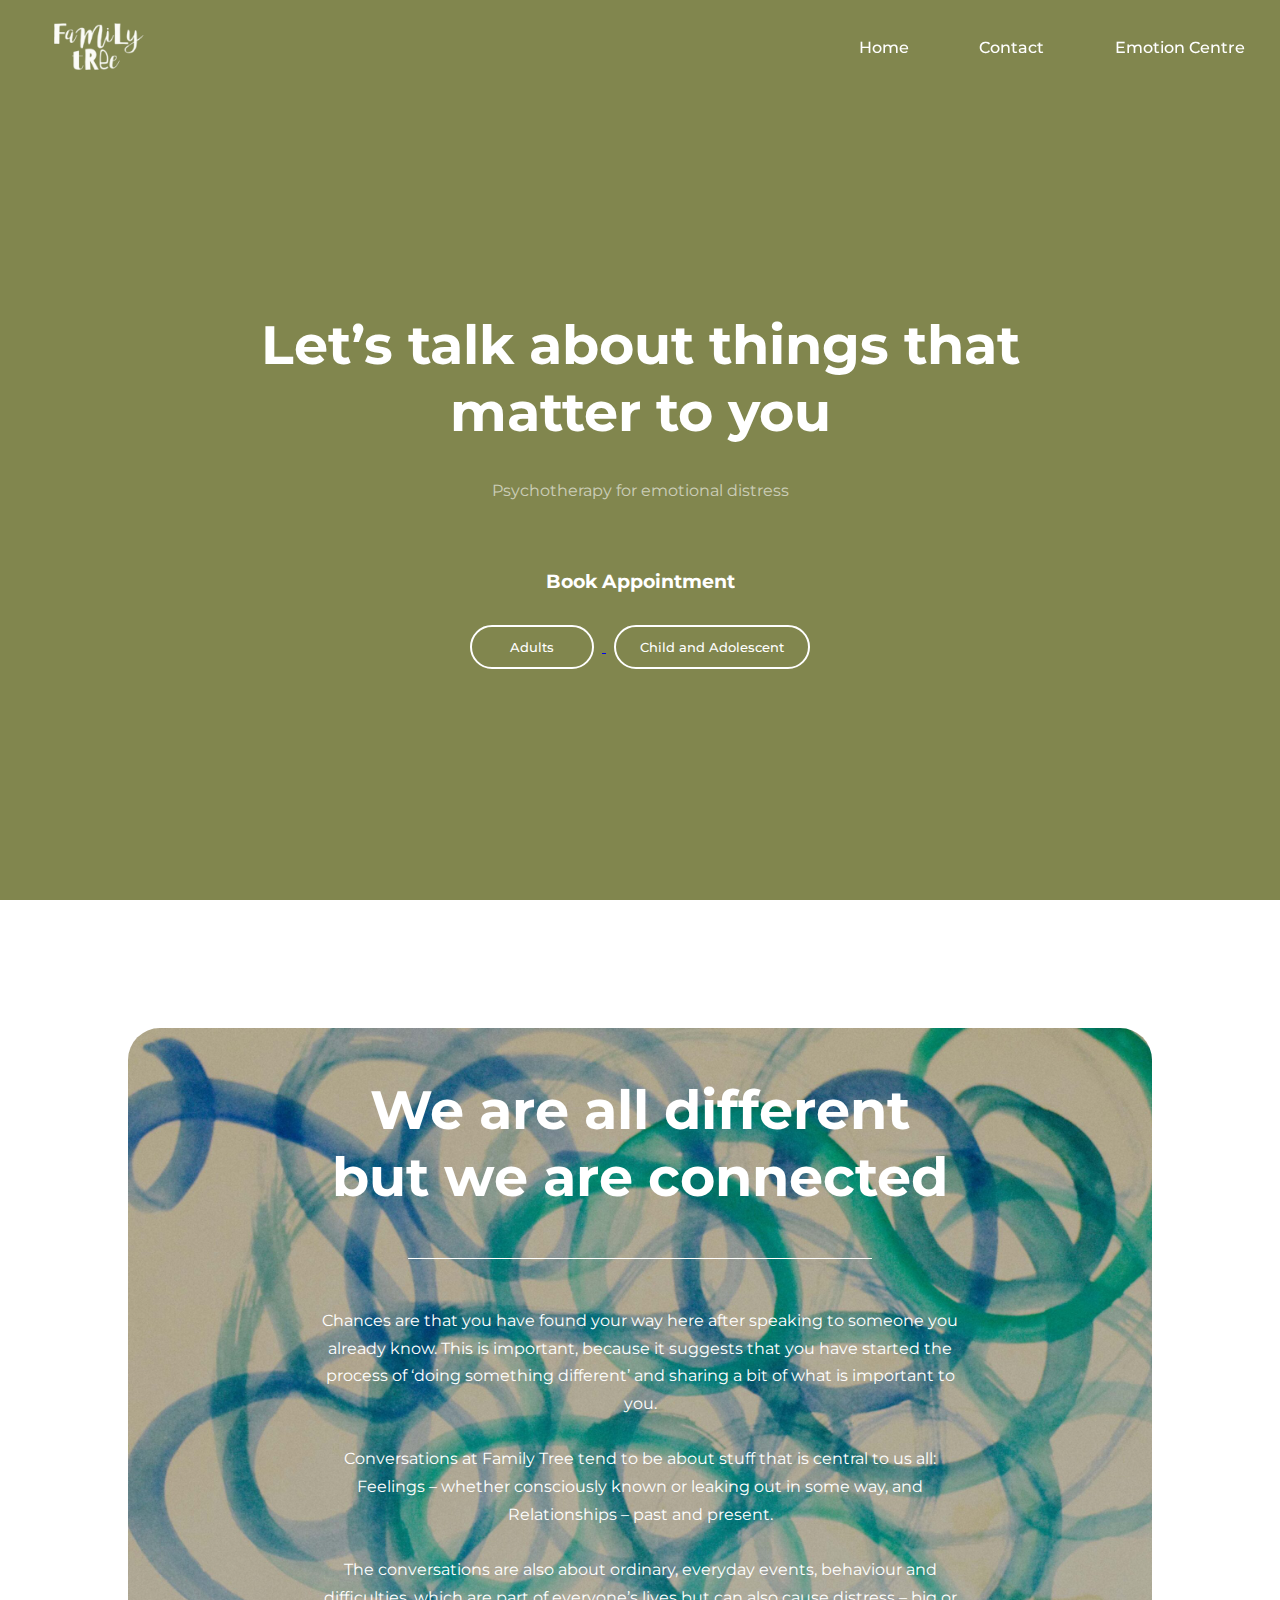
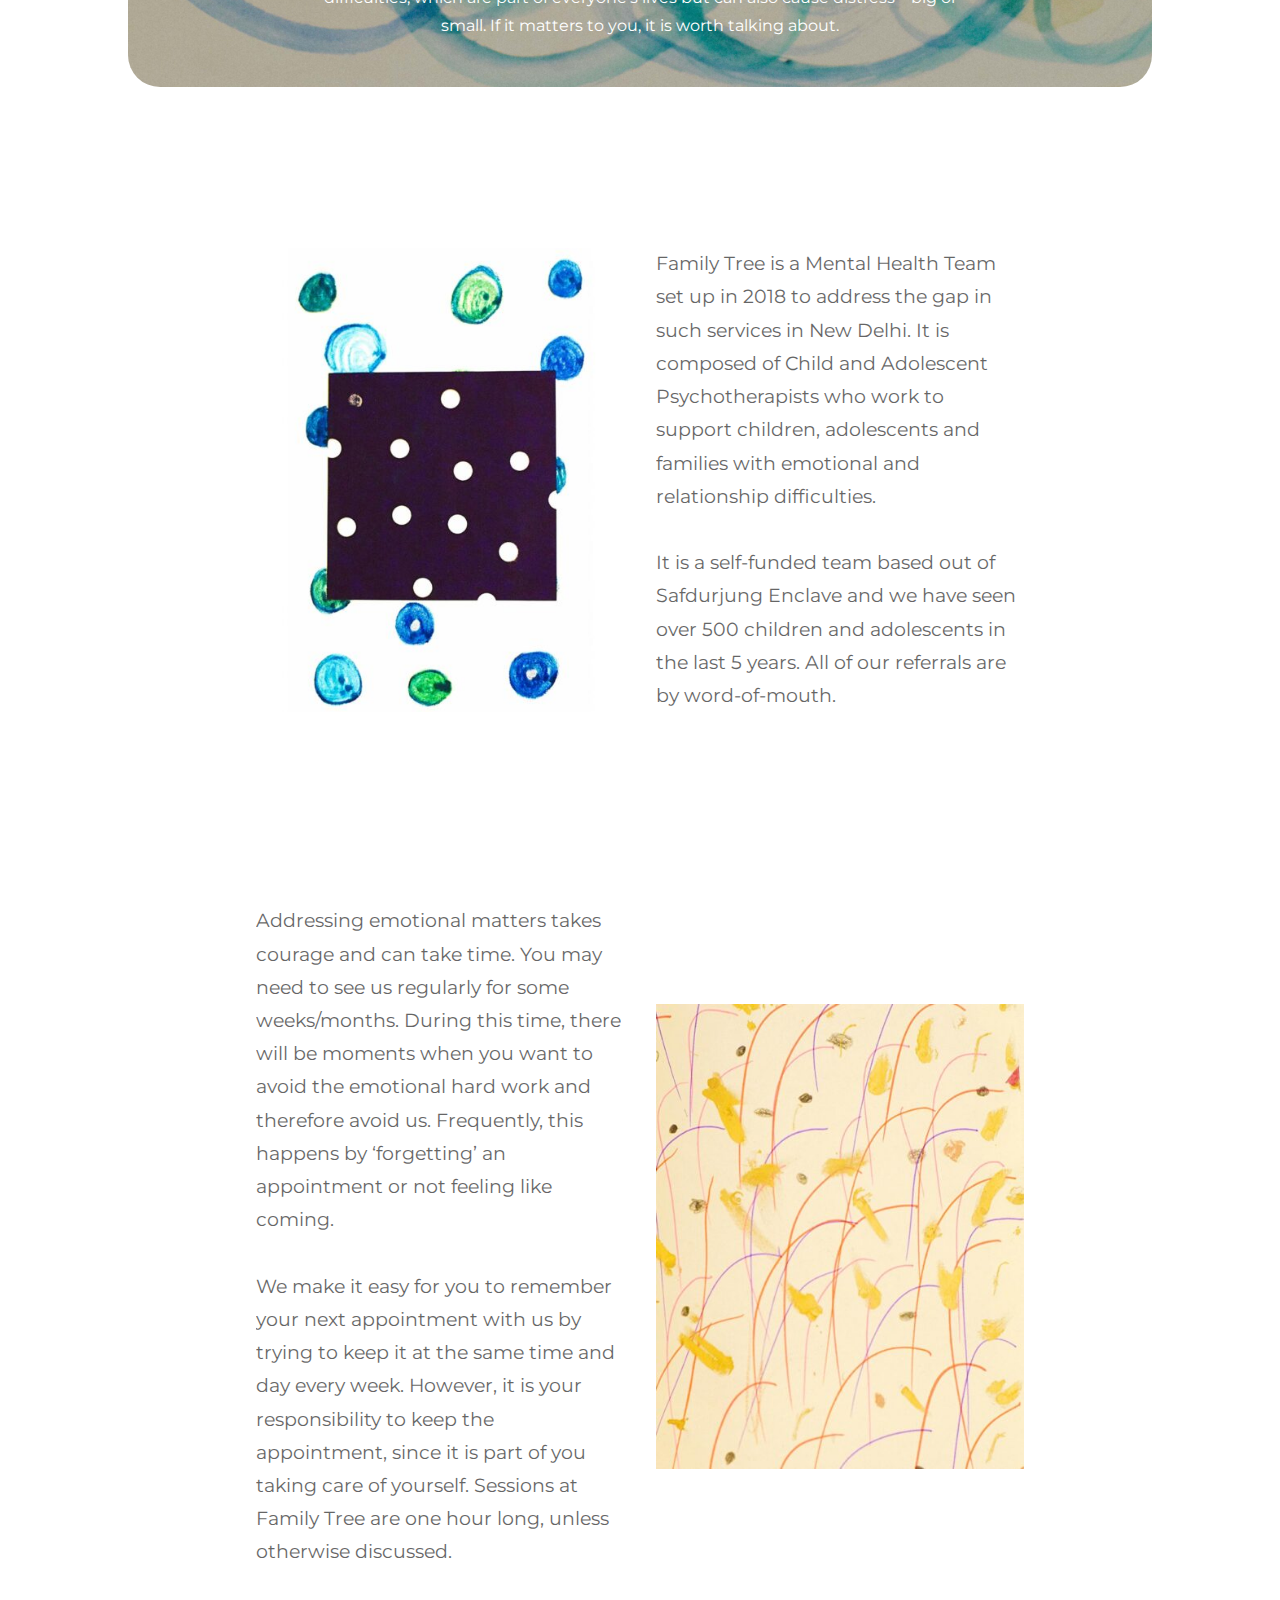
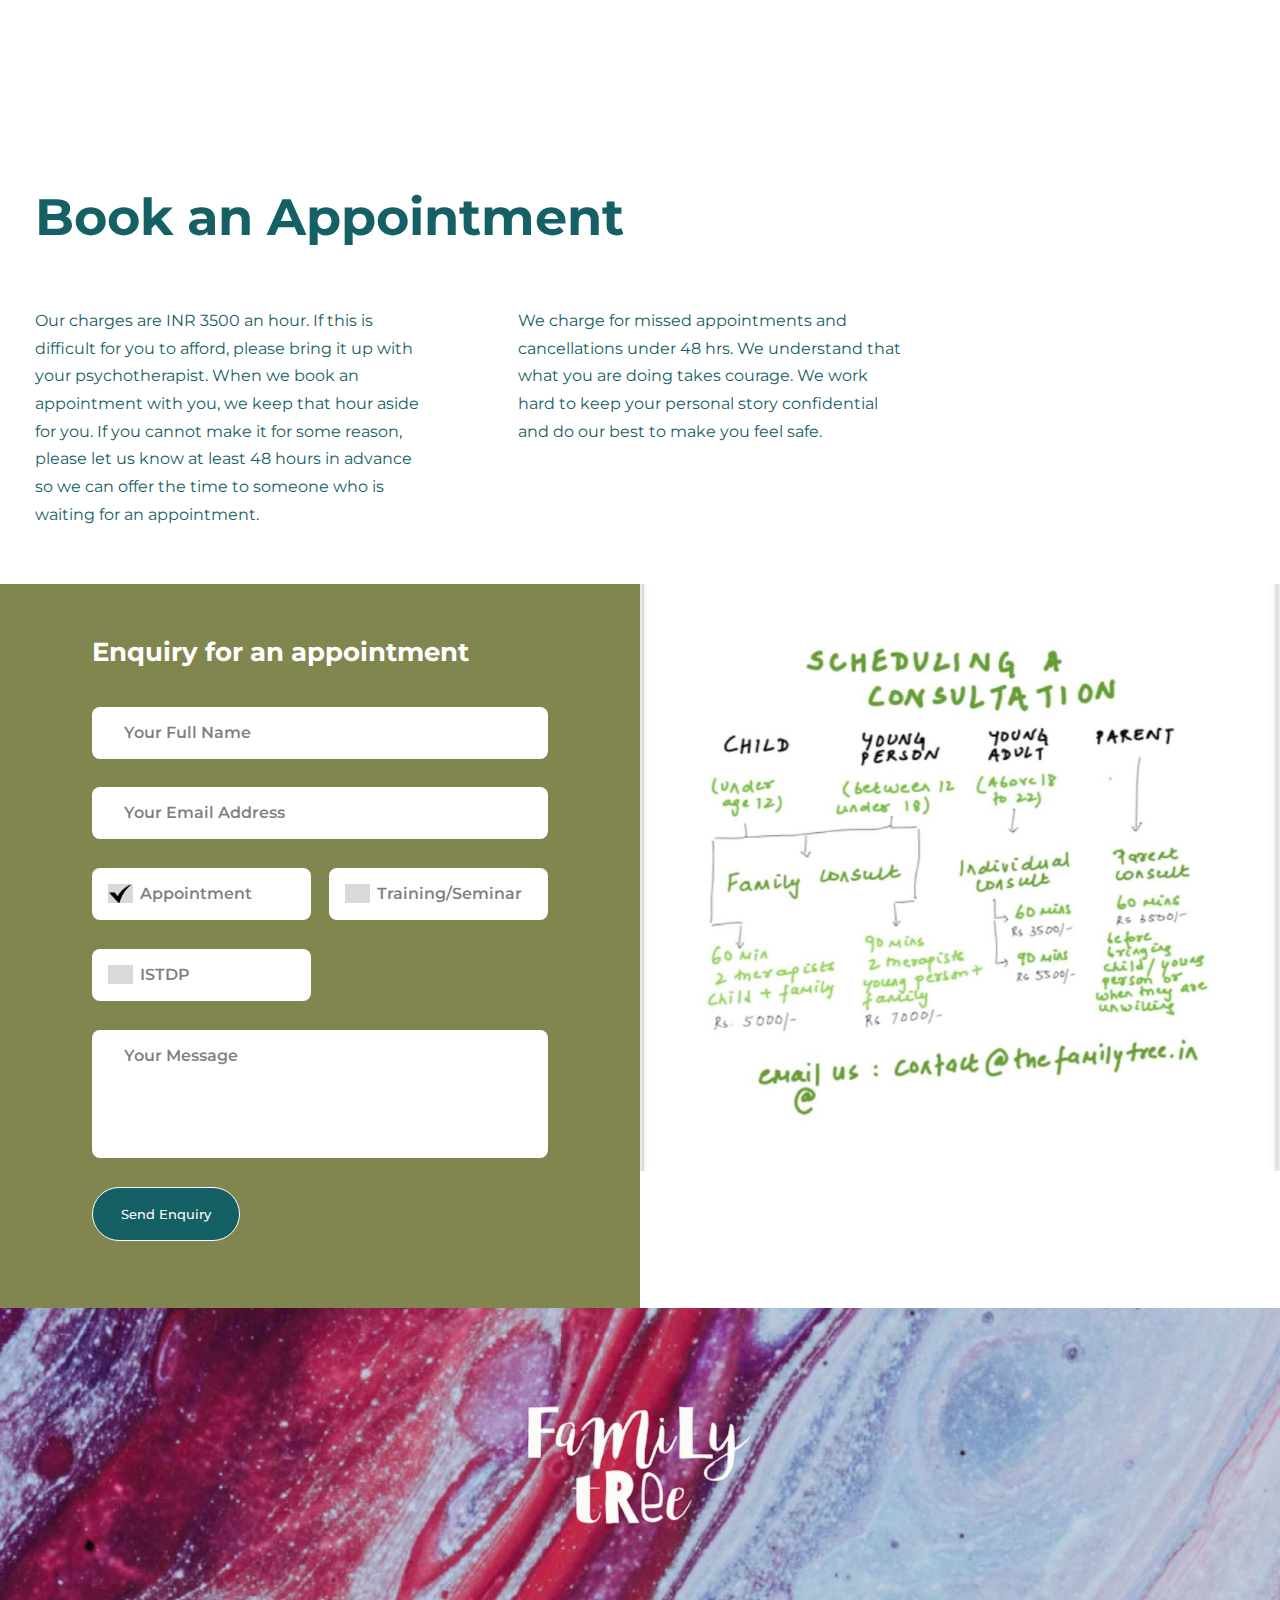
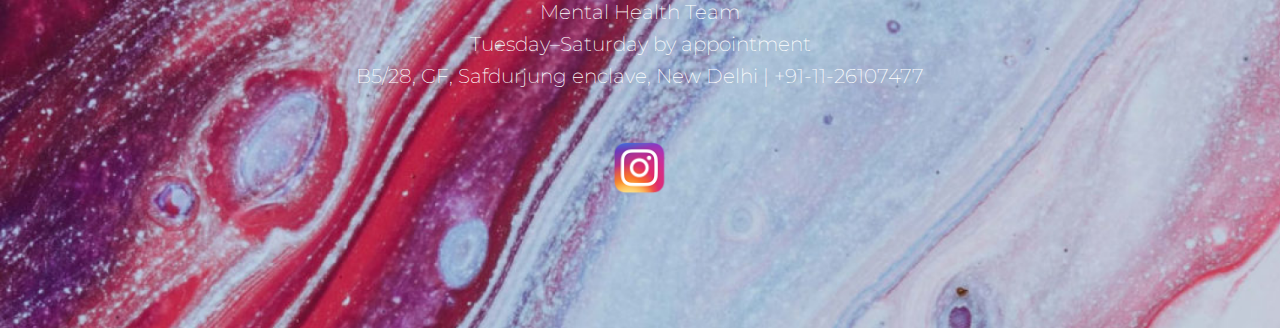
==== adults.html @ facd2022 "Added a new page and its form - set up the subject line to differentiate form submissions on the mai" ====
<!DOCTYPE html>
<html lang="en">
<head>
    <meta charset="UTF-8">
    <meta name="viewport" content="width=device-width, initial-scale=1.0">
    <title>Adults - The Family Tree</title>
    <link rel="stylesheet" href="adults.css">
</head>
<body>
    <nav class="navbar-scrolled">
        <a href="/" class="logo">
            <img src="/assets/logo-white.png" alt="" class="logo-img">
        </a>
        <ul>
            <li>
                <a href="#home">Home</a>
            </li>
            <li>
                <a href="#appointments">Contact</a>
            </li>
            <li>
                <a href="emotion.html">Emotion Centre</a>
            </li>
            <!--
            <li>
                <a href="#appointments">
                    <button class="btn-primary">Contact</button>
                </a>
            </li>
            -->
        </ul>
    </nav>

    <div class="navbar">

        <a href="/" class="logo">
            <img src="/assets/logo-white.png" alt="" class="mobile-logo-img">
        </a>
        <div>
            <a href="#appointments">
                <button class="btn-outline">Contact</button>
            </a>
            <div class="menu-icon">
                <div class="line"></div>
                <div class="line"></div>
                <div class="line"></div>
            </div>
        </div>
    </div>

    <div id="sidebar" style="width: 0%;">
        <div class="close"></div>
        <ul>
            <li class="mobile-link">
                <a href="#home">Home</a>
            </li>
            <li class="mobile-link">
                <a href="emotion.html">Emotion Centre</a>
            </li>
            <!--
            <li class="mobile-link">
                <a href="#seminars">Seminars</a>
            </li>
            -->
        </ul>

            <div class="buttons">
                <a href="#appointments">
                    <button class="btn-outline">Adults</button>
                </a>
                <a href="./index.html">
                    <button class="btn-outline">Child and Adolescent</button>
                </a>
            </div>

    </div>

    <header id="home">

        <div class="header-content">
            <h1>Let’s talk about things that matter to you</h1>
            <p>Psychotherapy for emotional distress</p>
            <h3>Book Appointment</h3>
            <div class="buttons">
                <a href="#appointments">
                    <button class="btn-outline">Adults</button>
                </a>
                <a href="./index.html">
                    <button class="btn-outline">Child and Adolescent</button>
                </a>
            </div>
        </div>
        
    </header>

    <section class="connected container">
        <h1>We are all different but we are connected</h1>
        <div class="line"></div>
        <p>Chances are that you have found your way here after speaking to someone you already know. This is important, because it suggests that you have started the process of ‘doing something different’ and sharing a bit of what is important to you. <br><br>
        Conversations at Family Tree tend to be about stuff that is central to us all: Feelings – whether consciously known or leaking out in some way, and Relationships – past and present.
        <br><br>
        The conversations are also about ordinary, everyday events, behaviour and difficulties, which are part of everyone’s lives but can also cause distress – big or small. If it matters to you, it is worth talking about.</p>
    </section>

    <section class="info">
        <img src="/assets/image-3-452x570.jpg" alt="">
        <p>Family Tree is a Mental Health Team set up in 2018 to address the gap in such services in New Delhi. It is composed of Child and Adolescent Psychotherapists who work to support children, adolescents and families with emotional and relationship difficulties.
            <br><br>
        It is a self-funded team based out of Safdurjung Enclave and we have seen over 500 children and adolescents in the last 5 years. All of our referrals are by word-of-mouth.</p>
    </section>

    <section class="info reverse">
        <img src="/assets/image-4-452x570.jpg" alt="">
        <p>Addressing emotional matters takes courage and can take time. You may need to see us regularly for some weeks/months. During this time, there will be moments when you want to avoid the emotional hard work and therefore avoid us. Frequently, this happens by ‘forgetting’ an appointment or not feeling like coming. 
            <br><br>
        We make it easy for you to remember your next appointment with us by trying to keep it at the same time and day every week. However, it is your responsibility to keep the appointment, since it is part of you taking care of yourself. Sessions at Family Tree are one hour long, unless otherwise discussed.</p>
    </section>

    <section id="appointments">
        <h1>Book an Appointment</h1>
        <div class="text-info" class="container">
            <p>Our charges are INR 3500 an hour. If this is difficult for you to afford, please bring it up with your psychotherapist. When we book an appointment with you, we keep that hour aside for you. If you cannot make it for some reason, please let us know at least 48 hours in advance so we can offer the time to someone who is waiting for an appointment.</p>
            <p>We charge for missed appointments and cancellations under 48 hrs. We understand that what you are doing takes courage. We work hard to keep your personal story confidential and do our best to make you feel safe.</p>
        </div>
        
        <div class="form-row">
            <div class="form-area">
                <form name="contact-adults" method="post" data-netlify="true">
                    <h3>Enquiry for an appointment</h3>
                    <input type="hidden" name="subject" value="New lead from %{formName} (%{submissionId})" />
                    <input type="text" name="name" id="name" placeholder="Your Full Name" required class="full-length">
                    <input type="email" name="email" id="email" placeholder="Your Email Address" required class="full-length">

                    <fieldset>
                        <div class="one-row">
                            <div class="checkbox-container">
                                <label class="checkbox">Appointment
                                    <input type="checkbox" name="options" checked="checked" value="Appointment">
                                    <span class="checkmark"></span>
                                </label>
                            </div>
        
                            <div class="checkbox-container">
                                <label class="checkbox">Training/Seminar
                                    <input type="checkbox" name="options" value="Training/Seminar">
                                    <span class="checkmark"></span>
                                </label>
                            </div>
                        </div>
    
                        <div class="checkbox-container">
                            <label class="checkbox">ISTDP
                                <input type="checkbox"  name="options" value="istdp">
                                <span class="checkmark"></span>
                            </label>
                        </div>
                    </fieldset>

                    <textarea name="message" id="message" cols="30" rows="6" placeholder="Your Message" required></textarea>
                    <button type="submit" class="btn-primary">Send Enquiry</button>
                </form>
            </div>
            <div class="img-area">
                <img src="/assets/appointments.jpeg" alt="">
            </div>
        </div>
    </section>

    <section id="footer">
        <a href="#home">
            <img src="/assets/logo-white.png" alt="">
        </a>
        <h3>Mental Health Team <br>
            Tuesday–Saturday by appointment <br>
            B5/28, GF, Safdurjung enclave, New Delhi | +91-11-26107477</h3>

        <a href="https://instagram.com/familytree.camhs" target="_blank">
            <img src="/assets/insta-icon.png" alt="" width="56px">
        </a>
    </section>

    <script src="script.js" defer async></script>
</body>
</html>
---- adults.css ----
@import url("https://fonts.googleapis.com/css2?family=Montserrat:wght@500&display=swap");
*, html, body {
  margin: 0;
  padding: 0;
  box-sizing: border-box;
  font-family: "Montserrat", sans-serif;
  scroll-behavior: smooth;
  overflow-x: hidden;
}

:root {
  --primary: #156064;
  --family-tree: #81864e;
  --emotion: #B33732;
}

.container {
  width: 80%;
  margin-inline: auto;
}
@media (max-width: 600px) {
  .container {
    width: 90%;
  }
}
@media screen and (min-width: 600px) and (max-width: 1100px) {
  .container {
    width: 90%;
  }
}

.btn-primary {
  min-width: 72px;
  height: 36px;
  padding-inline: 1rem;
  box-sizing: content-box;
  background-color: #fff;
  color: var(--primary);
  font-weight: 500;
  border: 3px solid var(--primary);
  border-radius: 52px;
}
@media (max-width: 600px) {
  .btn-primary {
    font-size: 16px;
    padding-inline: 20px;
    padding-block: 4px;
  }
}

.btn-primary:hover {
  cursor: pointer;
  box-shadow: rgba(50, 50, 93, 0.25) 0px 6px 12px -2px, rgba(0, 0, 0, 0.3) 0px 3px 7px -3px;
}

.btn-outline {
  min-width: 72px;
  height: 36px;
  padding-inline: 1.5rem;
  padding-block: 0.15rem;
  box-sizing: content-box;
  background-color: transparent;
  color: #fff;
  font-weight: 500;
  border: 2px solid #fff;
  border-radius: 52px;
}
@media (max-width: 600px) {
  .btn-outline {
    font-size: 16px;
    padding-inline: 20px;
    padding-block: 4px;
  }
}

.btn-outline:hover {
  cursor: pointer;
}

p {
  font-size: 1rem;
  line-height: 173%;
  opacity: 0.6;
}
@media (max-width: 600px) {
  p {
    font-size: 16px;
  }
}

.display {
  width: 100%;
  position: fixed;
  background-color: var(--primary);
  padding: 1rem;
  z-index: 100;
  font-size: 12px;
  color: #fff;
  text-align: center;
}

nav {
  width: 100%;
  display: flex;
  justify-content: space-between;
  padding-block: 1rem;
  position: fixed;
  left: 50%;
  transform: translateX(-50%);
  z-index: 10;
}
@media (max-width: 600px) {
  nav {
    display: none;
  }
}
nav .logo {
  display: flex;
  margin-left: 2.2rem;
}
nav .logo img {
  width: 8rem;
}
nav ul {
  list-style: none;
  display: flex;
  align-items: center;
  flex-wrap: wrap;
  /*
  li:nth-child(6){
      margin-inline: 0;
      margin-left: 2.2rem;
      @include tablet{
          margin-left: 1.6rem;
      }
  }*/
}
@media screen and (min-width: 600px) and (max-width: 1100px) {
  nav ul {
    width: 60%;
    justify-content: end;
  }
}
nav ul li {
  margin-inline: 2.2rem;
}
nav ul li a {
  text-decoration: none !important;
  color: #fff;
  font-weight: 500;
}
@media screen and (min-width: 600px) and (max-width: 1100px) {
  nav ul li {
    margin-inline: 1.6rem;
  }
}
nav ul li:nth-child(1) {
  margin-inline: 0;
  margin-right: 2.2rem;
}
@media screen and (min-width: 600px) and (max-width: 1100px) {
  nav ul li:nth-child(1) {
    margin-right: 1.6rem;
  }
}

.navbar-scrolled {
  background: #fff !important;
  color: var(--primary);
  box-shadow: rgba(50, 50, 93, 0.1) 0px 6px 12px -2px, rgba(0, 0, 0, 0.1) 0px 3px 7px -3px;
}
.navbar-scrolled a {
  color: var(--primary);
}
.navbar-scrolled button {
  background-color: var(--primary);
  color: #fff;
}

.navbar {
  display: none;
  background-color: transparent;
  position: fixed;
  z-index: 100;
  width: 100%;
  padding: 24px;
  justify-content: space-between;
  align-items: center;
}
.navbar img {
  height: 48px;
}
.navbar div {
  display: flex;
  justify-content: space-between;
  align-items: center;
}
.navbar .menu-icon {
  height: 28px;
  width: 42px;
  display: flex;
  margin-left: 20px;
  flex-direction: column;
  justify-content: space-between;
}
.navbar .menu-icon .line {
  background-color: #fff;
  width: 100%;
  height: 4px;
  border-radius: 2px;
}
@media (max-width: 600px) {
  .navbar {
    display: block;
    display: flex;
  }
}

.navbar-mobile-scrolled {
  background: #fff !important;
  color: var(--primary);
  box-shadow: rgba(50, 50, 93, 0.1) 0px 6px 12px -2px, rgba(0, 0, 0, 0.1) 0px 3px 7px -3px;
}
.navbar-mobile-scrolled a {
  color: var(--primary) !important;
}
.navbar-mobile-scrolled button {
  background-color: var(--primary);
  color: #fff;
}
.navbar-mobile-scrolled .line {
  background-color: var(--primary) !important;
  width: 100%;
  height: 4px;
  border-radius: 2px;
}

#sidebar {
  display: none;
  width: 0%;
  opacity: 0;
  height: 100vh;
  background-color: var(--primary);
  position: fixed;
  left: 0;
  z-index: 200;
  transition: 0.3s;
}
@media (max-width: 600px) {
  #sidebar {
    display: block;
  }
}
#sidebar .close {
  position: absolute;
  right: 32px;
  top: 32px;
  width: 32px;
  height: 32px;
  opacity: 0.7;
}
#sidebar .close:hover {
  opacity: 1;
}
#sidebar .close:before, #sidebar .close:after {
  position: absolute;
  left: 15px;
  content: " ";
  height: 33px;
  width: 2px;
  background-color: #FFF;
}
#sidebar .close:before {
  transform: rotate(45deg);
}
#sidebar .close:after {
  transform: rotate(-45deg);
}
#sidebar ul {
  list-style: none;
  display: flex;
  flex-direction: column;
  align-items: center;
  flex-wrap: wrap;
  padding-block: 48px;
  padding-top: 120px;
}
#sidebar ul li {
  margin-inline: 2.2rem;
  margin-block: 20px;
  padding-block: 12px;
}
#sidebar ul li a {
  text-decoration: none !important;
  color: #fff;
  text-align: initial;
  font-size: 20px;
}
#sidebar button {
  display: block;
  margin-inline: auto !important;
  padding: 4px 20px;
}
#sidebar a {
  text-decoration: none !important;
}
@media (max-width: 600px) {
  #sidebar .buttons {
    display: flex;
    flex-direction: column;
    width: 100%;
  }
}
@media (max-width: 600px) {
  #sidebar a {
    width: 100%;
  }
}
#sidebar button {
  margin-block: 1rem;
  margin-inline: 0.5rem;
}
@media screen and (min-width: 600px) and (max-width: 1100px) {
  #sidebar button {
    font-size: 1.6rem;
    padding-inline: 36px;
    padding-block: 12px;
    font-size: 1rem;
  }
}
@media (max-width: 600px) {
  #sidebar button {
    margin-block: 0.5rem;
    width: 60%;
  }
}

header {
  background-color: var(--family-tree);
  background-image: url("/assets/header-bg.jpg");
  background-size: cover;
  background-position: 0% 15%;
  height: 100vh;
  height: 100dvh;
  color: #fff;
}
header .header-content {
  display: flex;
  flex-direction: column;
  justify-content: center;
  align-items: center;
  text-align: center;
  height: 100%;
  width: 60%;
  margin-inline: auto;
  gap: 1rem;
  padding-top: 6rem;
}
@media (max-width: 600px) {
  header .header-content {
    width: 90%;
    padding-top: 2rem;
  }
}
@media screen and (min-width: 600px) and (max-width: 1100px) {
  header .header-content {
    width: 80%;
  }
}
header .header-content h1 {
  font-size: 3.4rem;
}
@media (max-width: 600px) {
  header .header-content h1 {
    font-size: 2.5rem;
  }
}
@media screen and (min-width: 600px) and (max-width: 1100px) {
  header .header-content h1 {
    font-size: 3rem;
  }
}
header .header-content p {
  font-size: 16px;
  padding-block: 1rem;
  width: 40%;
  line-height: 1.8rem;
  margin-bottom: 2rem;
}
@media (max-width: 600px) {
  header .header-content p {
    width: 90%;
  }
}
@media screen and (min-width: 600px) and (max-width: 1100px) {
  header .header-content p {
    width: 80%;
    font-size: 1.25rem;
  }
}
@media (max-width: 600px) {
  header .header-content .buttons {
    display: flex;
    flex-direction: column;
    width: 100%;
  }
}
@media (max-width: 600px) {
  header .header-content a {
    width: 100%;
  }
}
header .header-content button {
  margin-block: 1rem;
  margin-inline: 0.5rem;
}
@media screen and (min-width: 600px) and (max-width: 1100px) {
  header .header-content button {
    font-size: 1.6rem;
    padding-inline: 36px;
    padding-block: 12px;
    font-size: 1rem;
  }
}
@media (max-width: 600px) {
  header .header-content button {
    margin-block: 0.5rem;
    width: 80%;
  }
}

.info {
  width: 60%;
  margin-inline: auto;
  display: flex;
  margin-block: 8rem;
  padding-block: 2rem;
  align-items: center;
  gap: 2rem;
}
@media (max-width: 600px) {
  .info {
    width: 90%;
    flex-direction: column;
    margin-block: 24px;
  }
}
@media screen and (min-width: 600px) and (max-width: 1100px) {
  .info {
    width: 90%;
  }
}
.info img {
  width: 50%;
}
@media (max-width: 600px) {
  .info img {
    width: 90%;
  }
}
.info p {
  width: 50%;
  font-size: 1.2rem;
}
@media (max-width: 600px) {
  .info p {
    width: 90%;
  }
}

.connected {
  background-color: var(--family-tree);
  background-image: url("/assets/connected.jpg");
  background-size: cover;
  padding: 3rem;
  text-align: center;
  color: #fff;
  border-radius: 2rem;
  margin-top: 8rem;
}
@media (max-width: 600px) {
  .connected {
    padding: 16px;
    padding-block: 52px;
  }
}
.connected h1 {
  font-size: 3.4rem;
  width: 70%;
  margin-inline: auto;
}
@media (max-width: 600px) {
  .connected h1 {
    width: 80%;
    font-size: 42px;
  }
}
.connected .line {
  width: 50%;
  height: 1px;
  background-color: #fff;
  margin-inline: auto;
  margin-block: 3rem;
}
@media (max-width: 600px) {
  .connected .line {
    margin-block: 36px;
  }
}
.connected p {
  opacity: 1;
  width: 70%;
  margin-inline: auto;
}
@media (max-width: 600px) {
  .connected p {
    width: 90%;
  }
}

.reverse {
  flex-direction: row-reverse;
  padding-bottom: 1rem;
}
@media (max-width: 600px) {
  .reverse {
    width: 90%;
    flex-direction: column;
    margin-block: 24px;
  }
}

.navbar-mobile-scrolled button {
  background-color: var(--emotion) !important;
}
header {
  background-image: url("/assets/adults-bg.jpg");
}

#appointments {
  padding-block-start: 4.5rem;
}
#appointments h1 {
  margin-left: 2.2rem;
  margin-bottom: 2.2rem;
  font-size: 3.2rem;
  color: var(--primary);
}
#appointments .text-info {
  display: flex;
  flex-direction: row;
}
#appointments .text-info p {
  margin-left: 2.2rem;
  font-size: 16px;
  line-height: 173.4%;
  color: #156064;
  opacity: 1;
  padding-block: 1.5rem;
  padding-inline-end: 4rem;
  margin-bottom: 2rem;
  width: 35%;
  color: var(--primary) !important;
}
@media (max-width: 600px) {
  #appointments .text-info p {
    width: 50%;
    padding-inline-end: 12px;
  }
}
#appointments .form-row {
  display: flex;
  justify-content: space-between;
}
@media (max-width: 600px) {
  #appointments .form-row {
    flex-direction: column;
  }
}
#appointments .form-area {
  padding-inline: 2.2rem;
  padding-block: 2.2rem;
  background-color: var(--family-tree);
  width: 50%;
}
@media (max-width: 600px) {
  #appointments .form-area {
    width: 100%;
  }
}
@media screen and (min-width: 600px) and (max-width: 1100px) {
  #appointments .form-area {
    width: 65%;
  }
}
#appointments .form-area form {
  display: flex;
  flex-direction: column;
  width: 80%;
  margin-inline: auto;
  padding-block: 1rem;
  padding-block-end: 2rem;
}
@media (max-width: 600px) {
  #appointments .form-area form {
    width: 100%;
  }
}
@media screen and (min-width: 600px) and (max-width: 1100px) {
  #appointments .form-area form {
    width: 100%;
  }
}
#appointments .form-area form h3 {
  font-size: 1.6rem;
  color: #fff;
  margin-bottom: 2.5rem;
}
#appointments .form-area form input {
  height: 52px;
  border-radius: 8px;
  margin-bottom: 1.8rem;
  padding: 1rem;
  outline: 0;
  border: 0;
  background-color: #fff;
}
#appointments .form-area form ::-moz-placeholder {
  font-size: 1rem;
  line-height: 20px;
  color: rgba(0, 0, 0, 0.5);
  font-weight: 600;
  opacity: 1;
  padding-left: 1rem;
}
#appointments .form-area form ::placeholder {
  font-size: 1rem;
  line-height: 20px;
  color: rgba(0, 0, 0, 0.5);
  font-weight: 600;
  opacity: 1;
  padding-left: 1rem;
}
#appointments .form-area form fieldset {
  outline: 0;
  border: 0;
}
#appointments .form-area form .checkbox-container {
  height: 52px;
  border-radius: 8px;
  margin-bottom: 1.8rem;
  padding: 1rem;
  outline: 0;
  border: 0;
  background-color: #fff;
  width: 48%;
  overflow: hidden !important;
  /*
  .checkbox input:checked ~ .checkmark {
      background-color: #2196F3;
  }*/
  /* Show the checkmark when checked */
}
@media (max-width: 600px) {
  #appointments .form-area form .checkbox-container {
    overflow: visible;
    width: 100%;
  }
}
#appointments .form-area form .checkbox-container .checkbox {
  display: block;
  position: relative;
  padding-left: 2rem;
  cursor: pointer;
  font-size: 1.4rem;
  -webkit-user-select: none;
  -moz-user-select: none;
  user-select: none;
  font-size: 1rem;
  color: rgba(0, 0, 0, 0.5);
  font-weight: 600;
  opacity: 1;
  padding-left: 2rem;
  overflow: hidden !important;
}
@media (max-width: 600px) {
  #appointments .form-area form .checkbox-container .checkbox {
    padding-left: 42px;
  }
}
#appointments .form-area form .checkbox-container .checkbox input {
  position: absolute;
  opacity: 0;
  cursor: pointer;
  height: 0;
  width: 0;
}
#appointments .form-area form .checkbox-container .checkbox .checkmark {
  position: absolute;
  top: -2px;
  left: 0;
  height: 25px;
  width: 25px;
  background-color: #D9D9D9;
  overflow: visible;
}
#appointments .form-area form .checkbox-container .checkbox .checkmark::after {
  content: url("/assets/check-mark.svg");
  position: absolute;
  width: 8px !important;
  height: 8px !important;
  display: none;
}
#appointments .form-area form .checkbox-container .checkbox:hover > .checkmark {
  background-color: #ccc;
}
#appointments .form-area form .checkbox-container .checkbox input:checked ~ .checkmark:after {
  display: block;
}
#appointments .form-area form .one-row {
  display: flex;
  flex-direction: row;
  justify-content: space-between;
}
@media (max-width: 600px) {
  #appointments .form-area form .one-row {
    display: flex;
    flex-direction: column;
  }
}
#appointments .form-area form textarea {
  border-radius: 8px;
  margin-bottom: 1.8rem;
  padding: 1rem;
  outline: 0;
  border: 0;
  background-color: #fff;
  resize: none;
}
#appointments .form-area form button {
  background-color: var(--primary);
  color: #fff;
  width: 25%;
  padding-block: 0.5rem;
  border: #fff 1px solid;
  word-wrap: none;
}
@media (max-width: 600px) {
  #appointments .form-area form button {
    padding-inline: 48px;
    padding-block: 8px;
  }
}
#appointments .img-area {
  height: auto;
  width: 50%;
  background-size: cover;
  background-position: 0% 0%;
}
@media (max-width: 600px) {
  #appointments .img-area {
    width: 100vw;
    height: 100%;
  }
}
#appointments .img-area img {
  width: 100%;
}

#footer {
  background-image: url("/assets/footer.png");
  background-size: cover;
  color: #fff;
  padding: 5rem;
  display: flex;
  flex-direction: column;
  justify-content: center;
  align-items: center;
}
#footer a {
  margin-bottom: 3rem;
}
#footer h3 {
  font-size: 1.25rem;
  text-align: center;
  line-height: 160%;
  font-weight: 200;
  margin-bottom: 3rem;
}
@media (max-width: 600px) {
  #footer h3 {
    font-size: 16px;
  }
}/*# sourceMappingURL=adults.css.map */
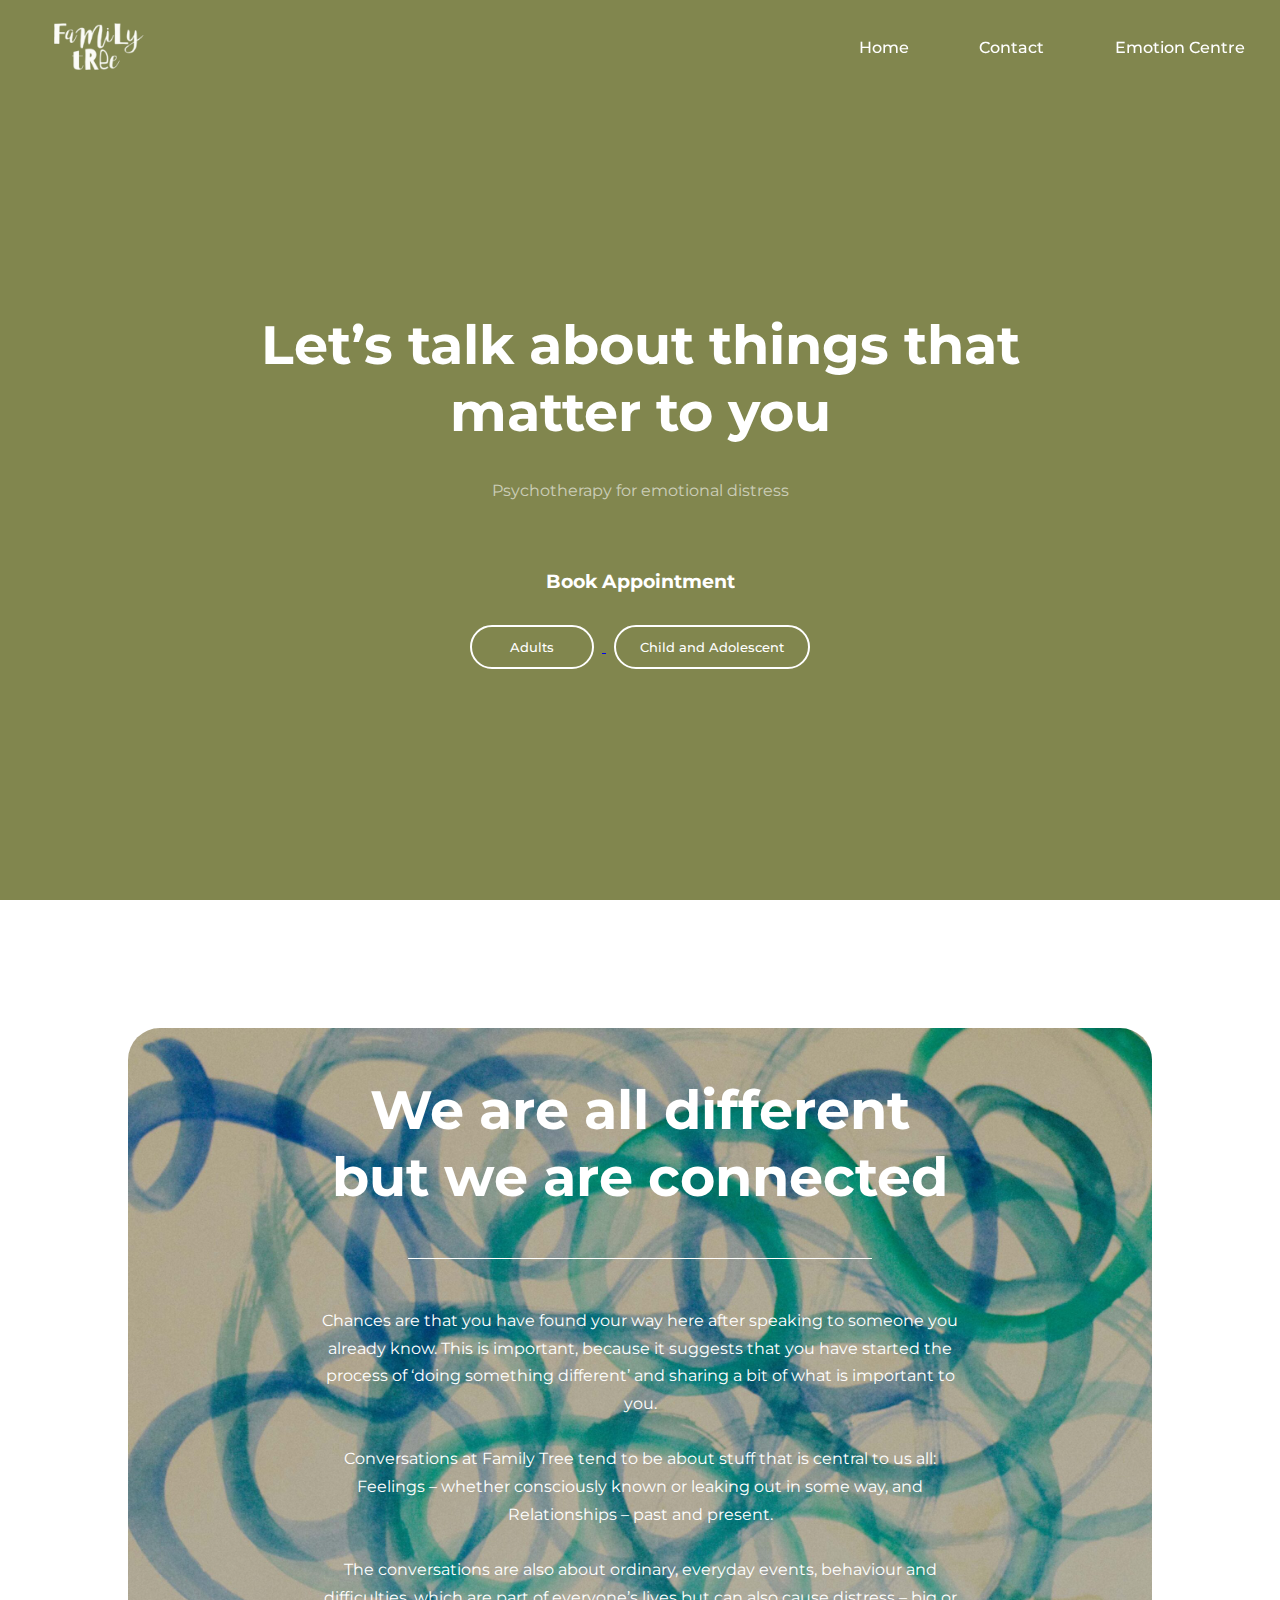
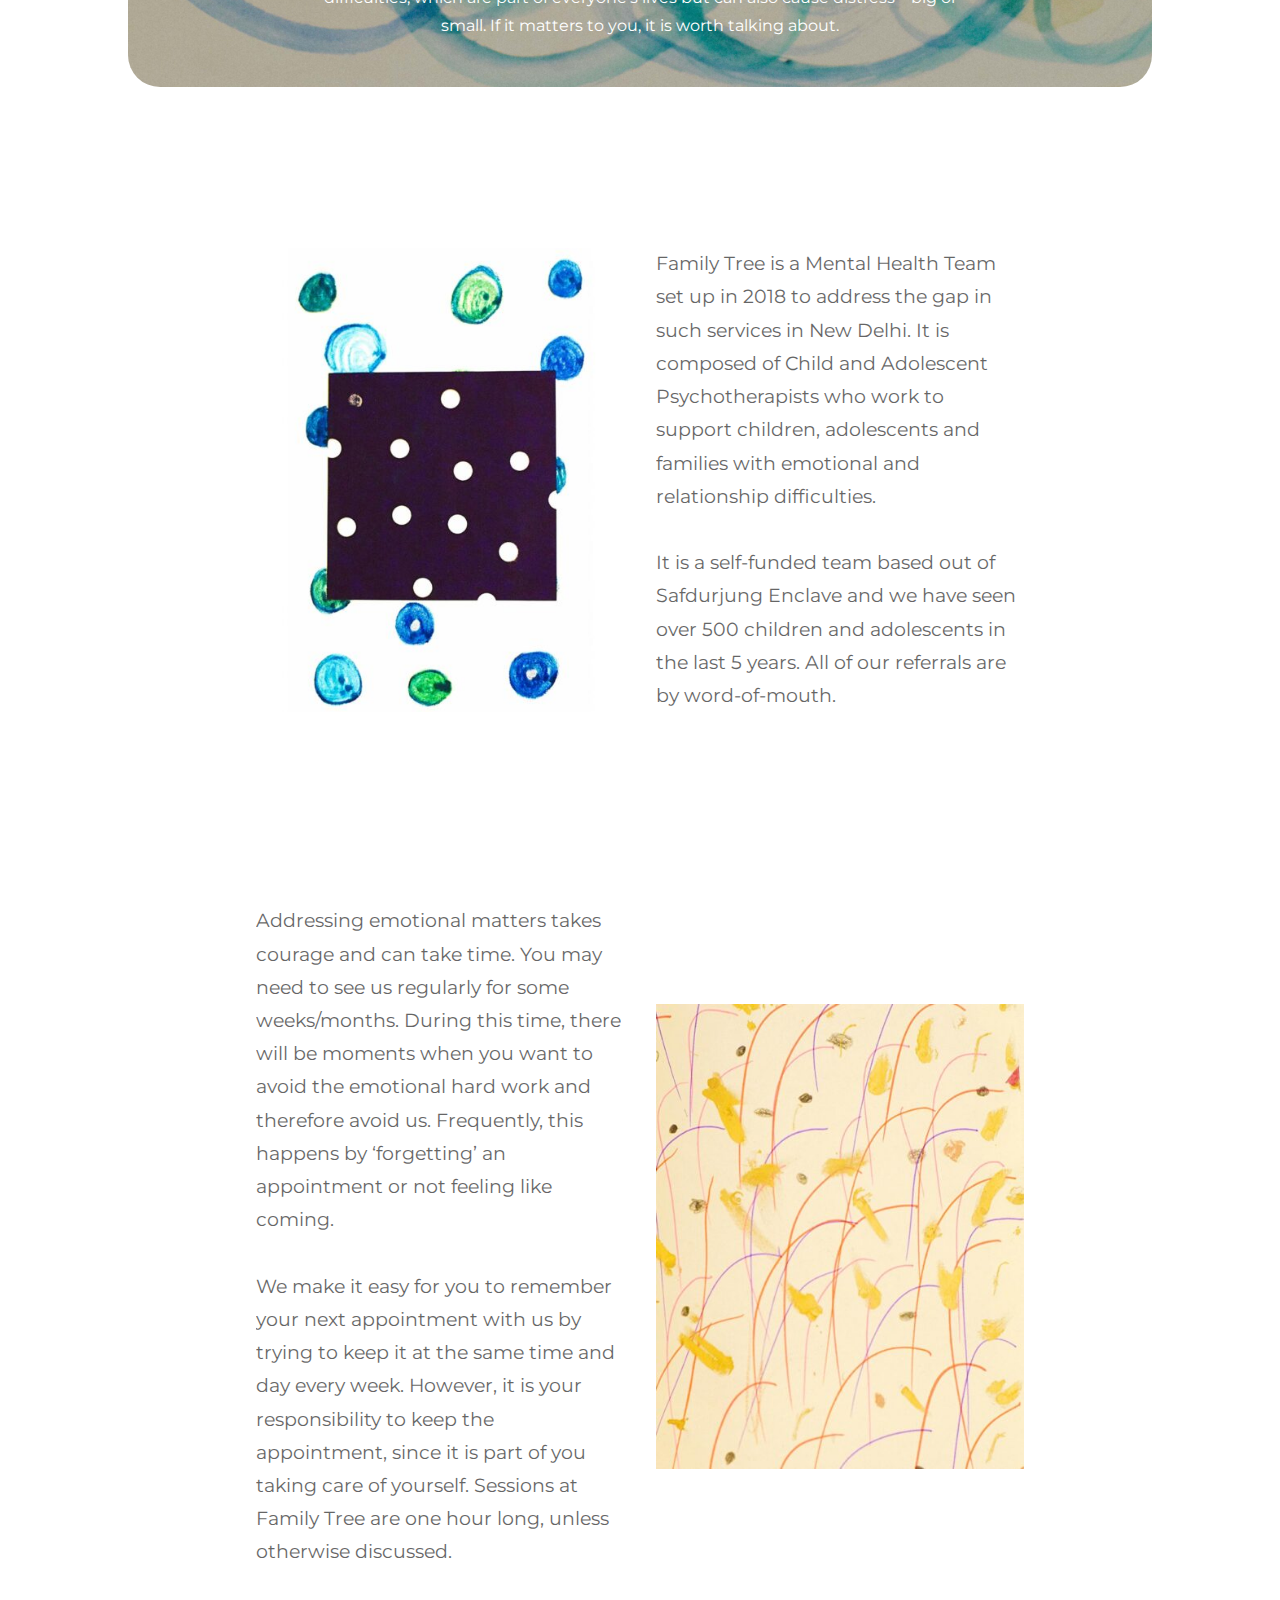
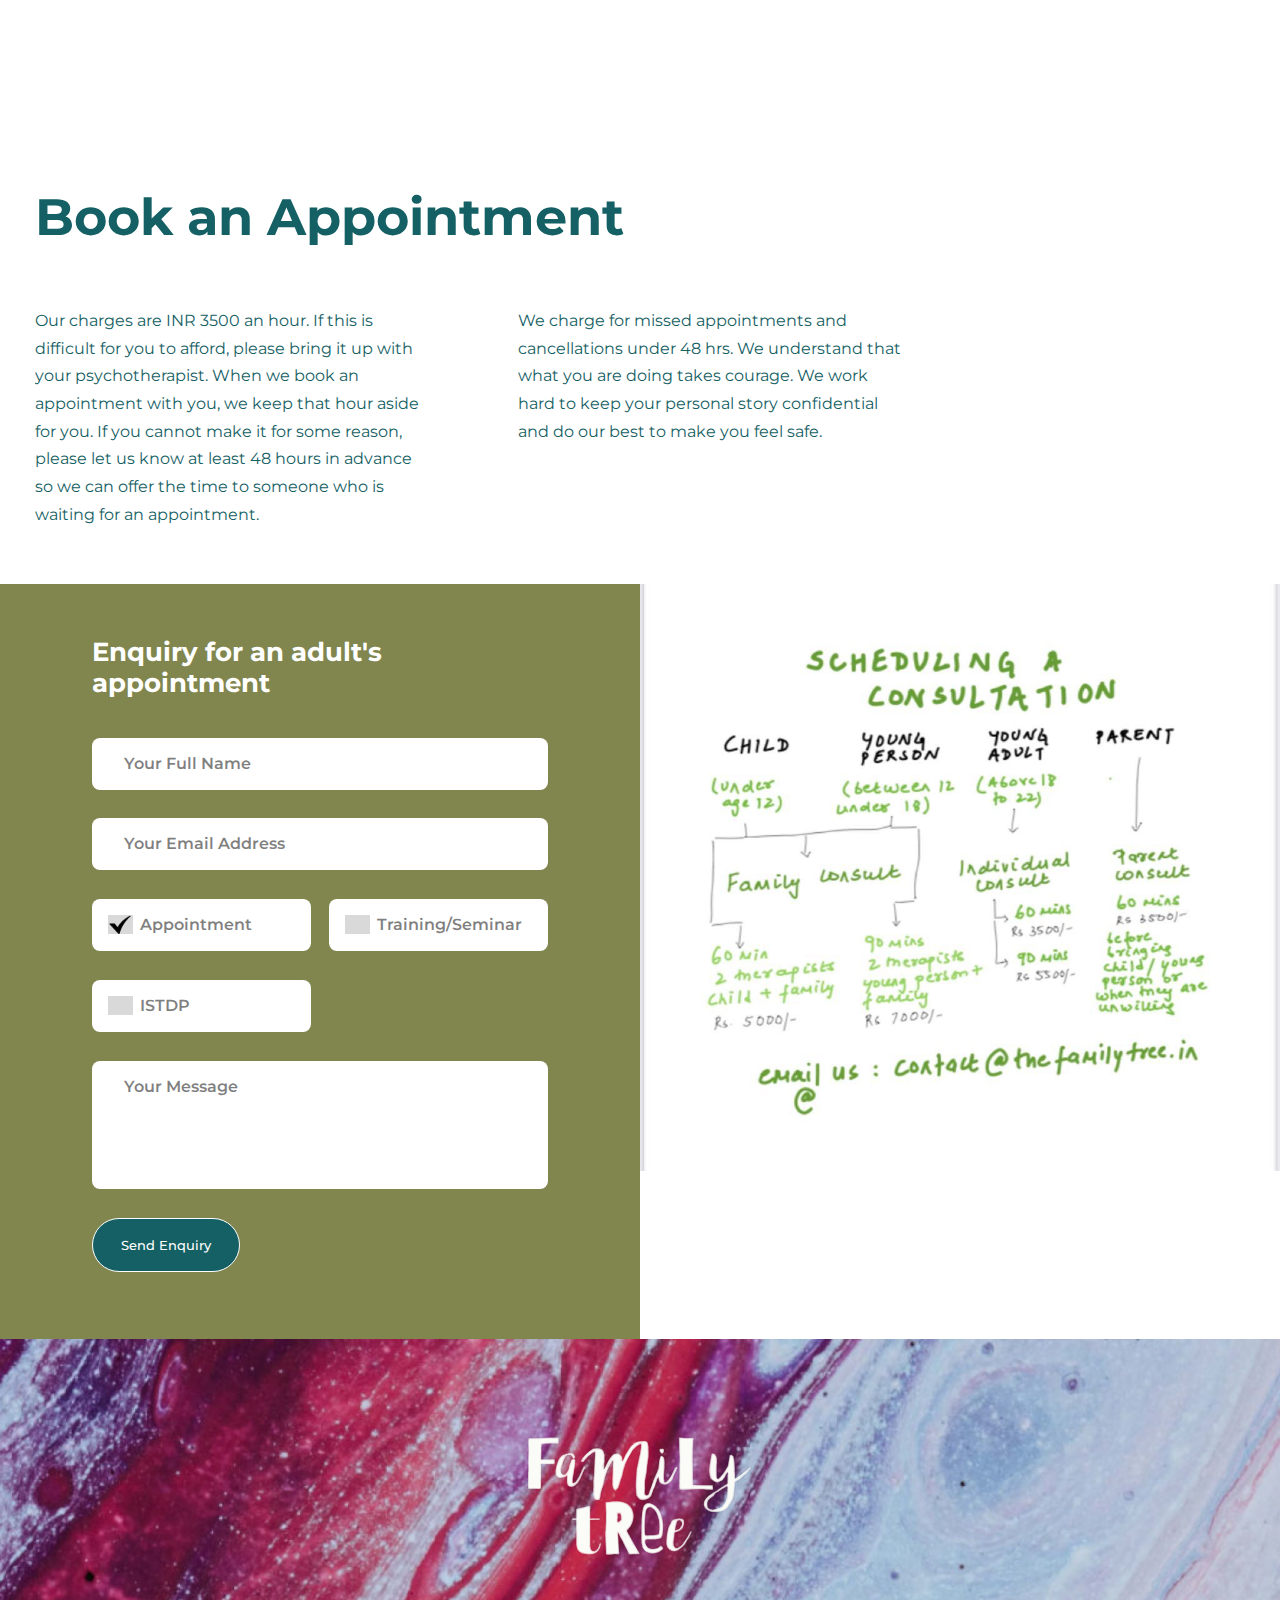
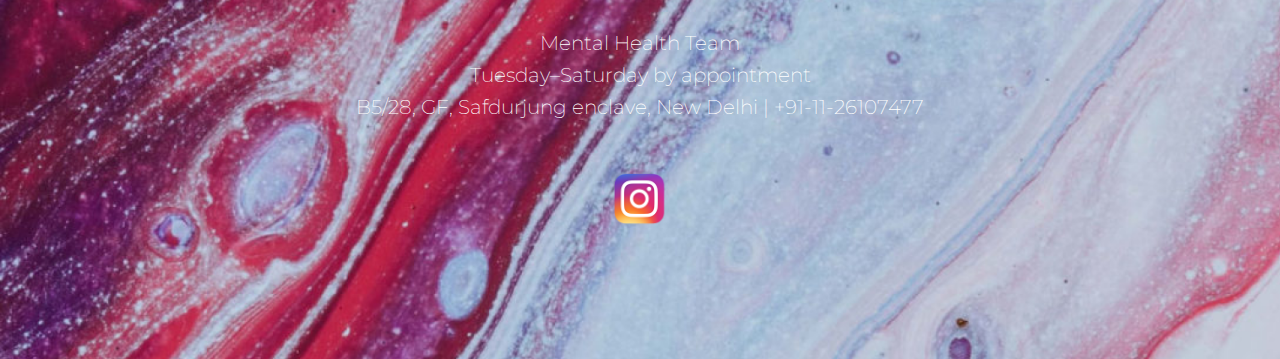
==== commit 24422568: "Type Fix" ====
--- a/adults.html
+++ b/adults.html
@@ -126,7 +126,7 @@
         <div class="form-row">
             <div class="form-area">
                 <form name="contact-adults" method="post" data-netlify="true">
-                    <h3>Enquiry for an appointment</h3>
+                    <h3>Enquiry for an adult's appointment</h3>
                     <input type="hidden" name="subject" value="New lead from %{formName} (%{submissionId})" />
                     <input type="text" name="name" id="name" placeholder="Your Full Name" required class="full-length">
                     <input type="email" name="email" id="email" placeholder="Your Email Address" required class="full-length">
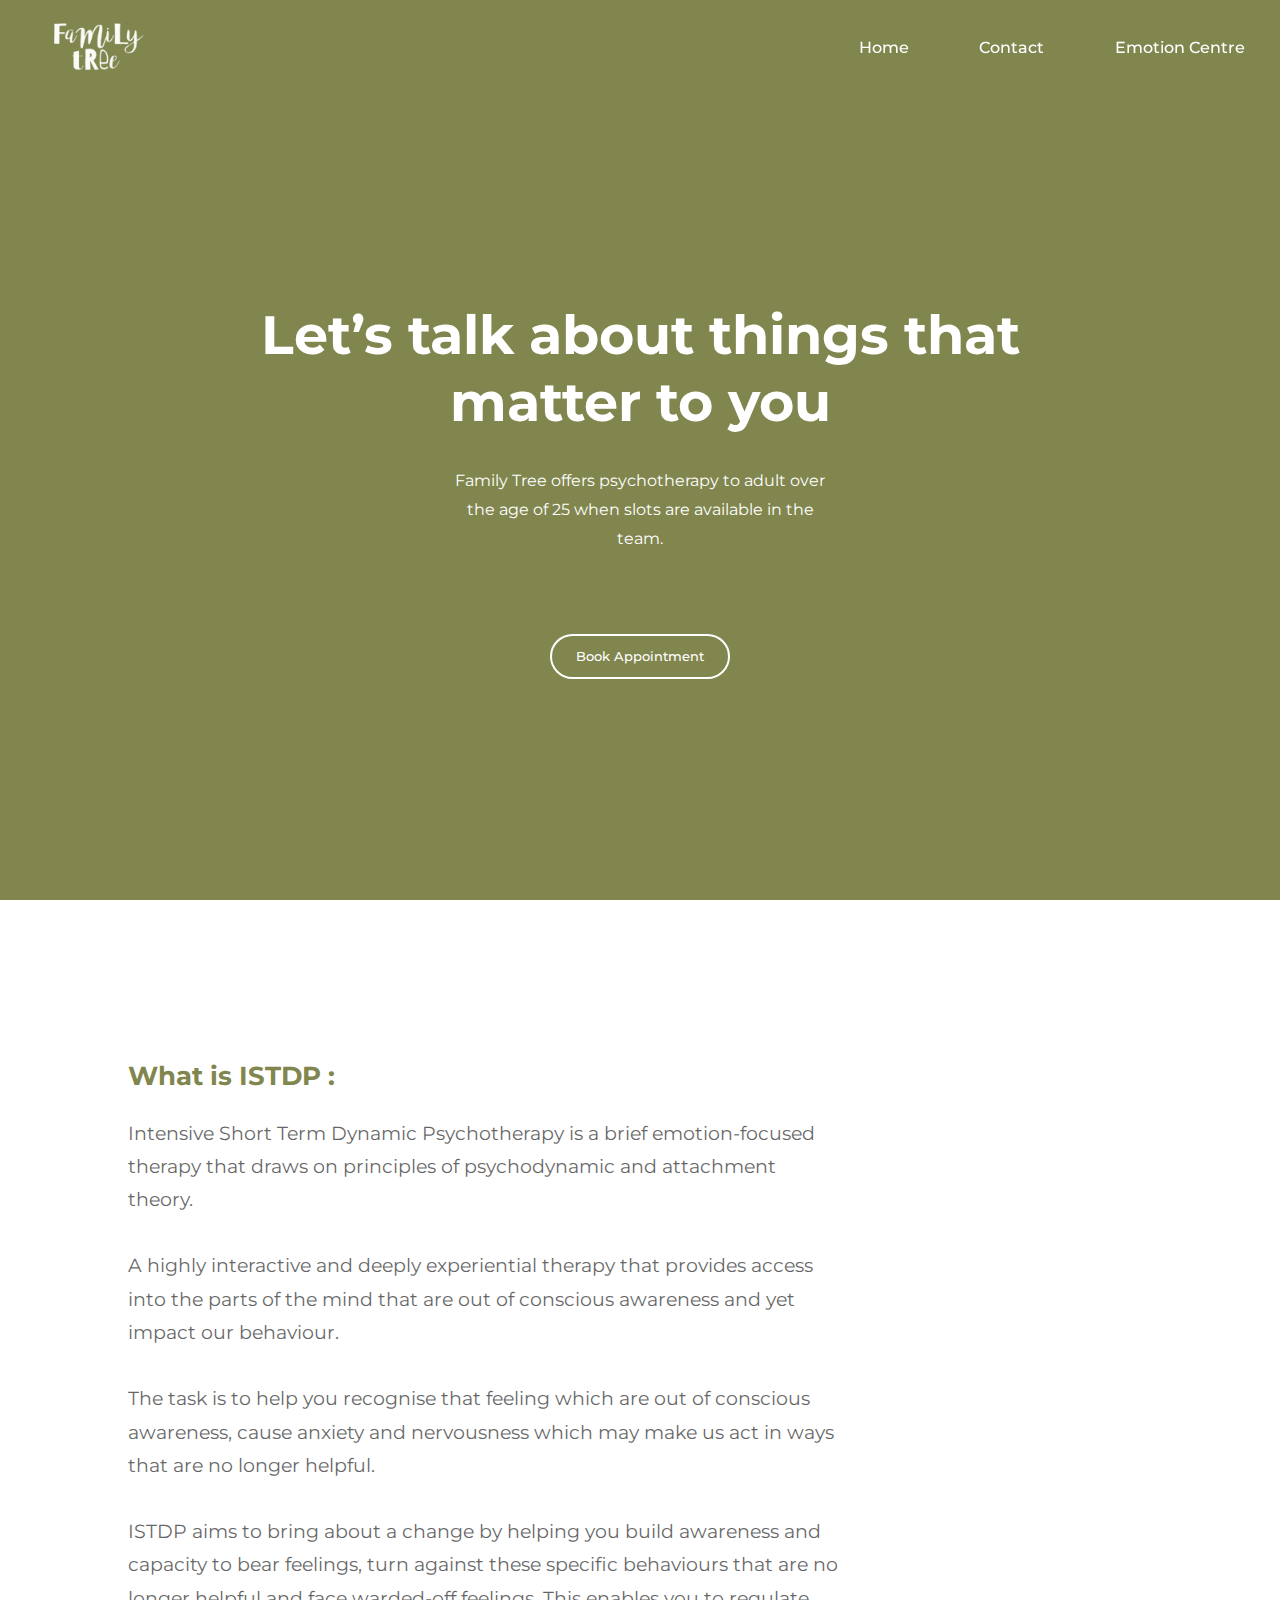
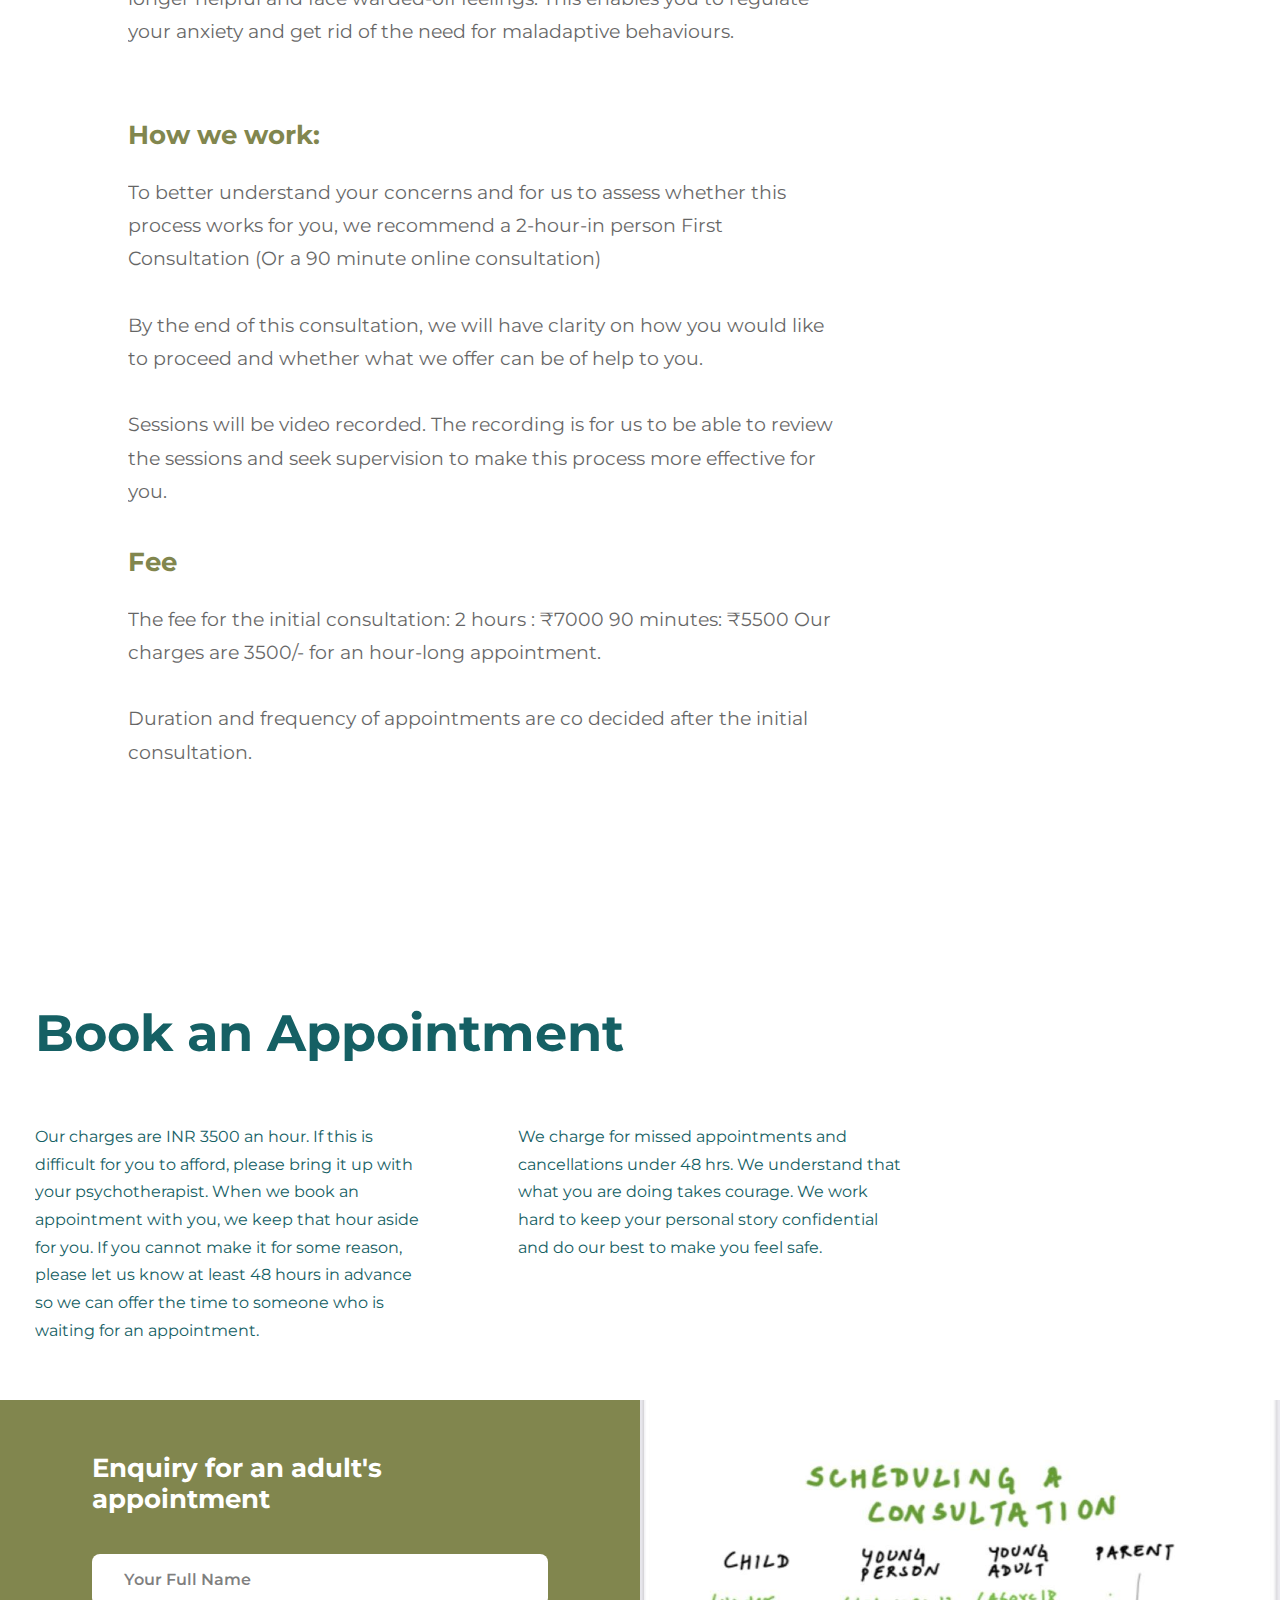
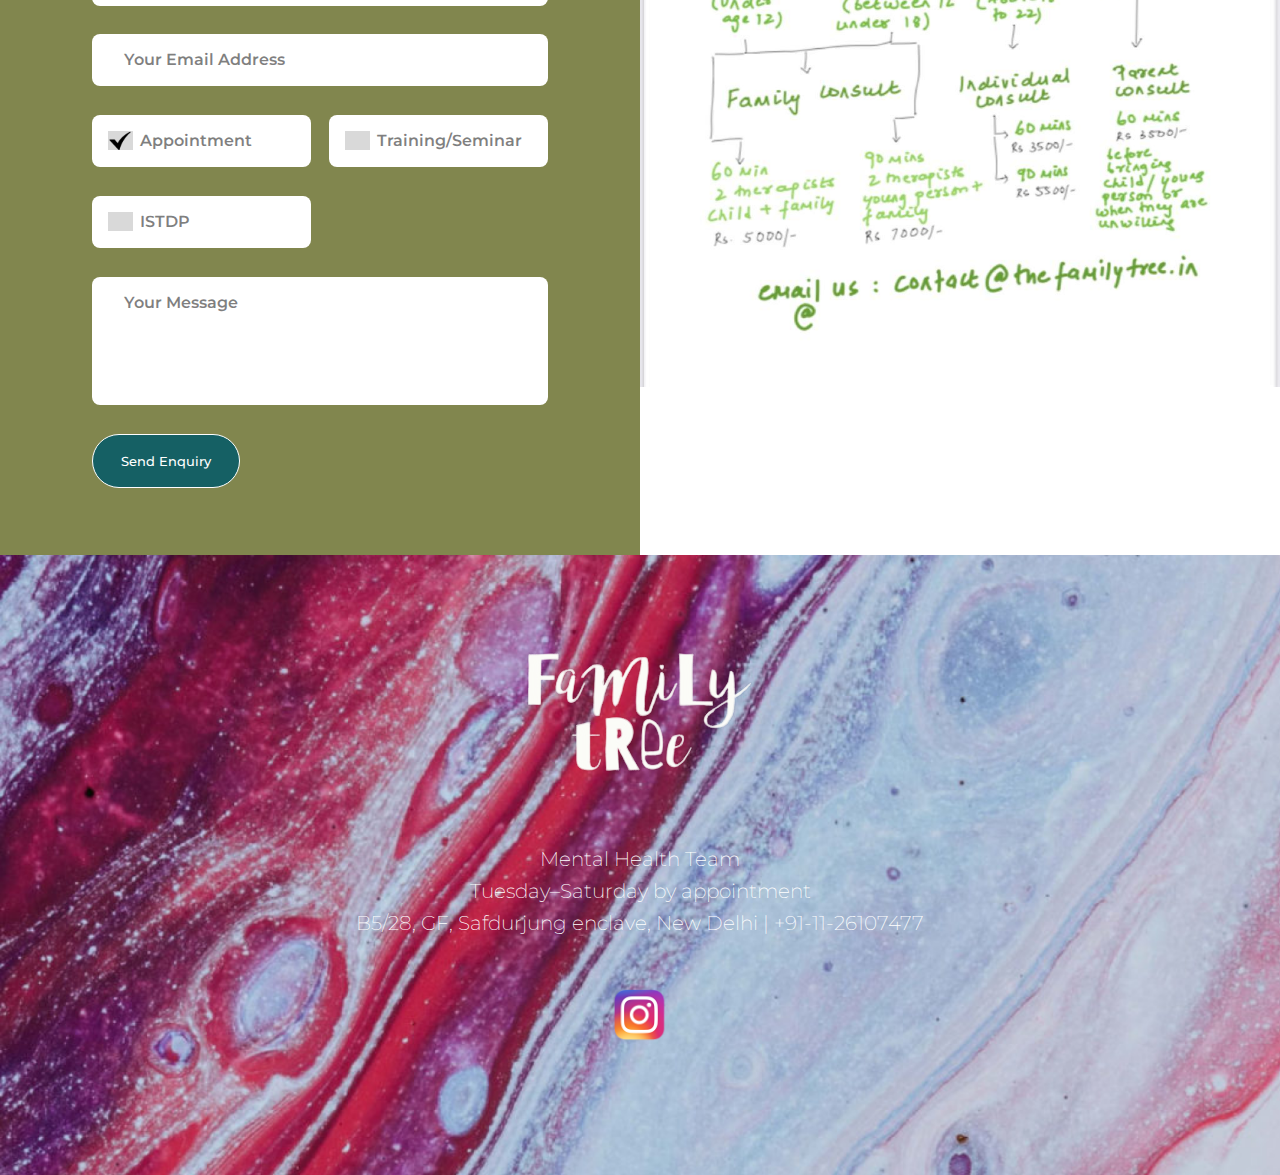
==== commit a9c85e4f: "Updated copy for the new page" ====
--- a/adults.html
+++ b/adults.html
@@ -66,11 +66,11 @@
 
             <div class="buttons">
                 <a href="#appointments">
-                    <button class="btn-outline">Adults</button>
+                    <button class="btn-outline">Book Appointment</button>
                 </a>
-                <a href="./index.html">
+                <!-- <a href="./index.html">
                     <button class="btn-outline">Child and Adolescent</button>
-                </a>
+                </a> -->
             </div>
 
     </div>
@@ -79,42 +79,55 @@
 
         <div class="header-content">
             <h1>Let’s talk about things that matter to you</h1>
-            <p>Psychotherapy for emotional distress</p>
-            <h3>Book Appointment</h3>
+            <p>Family Tree offers psychotherapy to adult over the age of 25 when slots are available in the team.</p>
+            <!-- <h3>Book Appointment</h3> -->
             <div class="buttons">
                 <a href="#appointments">
-                    <button class="btn-outline">Adults</button>
+                    <button class="btn-outline">Book Appointment</button>
                 </a>
-                <a href="./index.html">
+                <!-- <a href="./index.html">
                     <button class="btn-outline">Child and Adolescent</button>
-                </a>
+                </a> -->
             </div>
         </div>
         
     </header>
 
-    <section class="connected container">
-        <h1>We are all different but we are connected</h1>
-        <div class="line"></div>
-        <p>Chances are that you have found your way here after speaking to someone you already know. This is important, because it suggests that you have started the process of ‘doing something different’ and sharing a bit of what is important to you. <br><br>
-        Conversations at Family Tree tend to be about stuff that is central to us all: Feelings – whether consciously known or leaking out in some way, and Relationships – past and present.
+
+    <section class="adult-info container">
+        <!-- <img src="/assets/image-3-452x570.jpg" alt=""> -->
+        <h3>What is ISTDP : </h3>
+        <p>Intensive Short Term Dynamic Psychotherapy is a brief emotion-focused therapy that draws on principles of psychodynamic and
+            attachment theory.
+            <br><br>
+            A highly interactive and deeply experiential therapy that provides access into the parts of the mind that are out of conscious awareness and yet impact our behaviour.
+            <br><br>
+            The task is to help you recognise that feeling which are out of conscious awareness, cause anxiety and nervousness which may make us act in ways that are no longer helpful. 
+            <br><br>
+            ISTDP aims to bring about a change by helping you build awareness and capacity to bear feelings, turn against these specific behaviours that are no longer helpful and face warded-off feelings. This enables you to regulate your anxiety and get rid of the need for maladaptive behaviours.
+            <br><br>
+        </p>
         <br><br>
-        The conversations are also about ordinary, everyday events, behaviour and difficulties, which are part of everyone’s lives but can also cause distress – big or small. If it matters to you, it is worth talking about.</p>
+        <h3>How we work:</h3>
+        <p>
+            To better understand your concerns and for us to assess whether this process works for you, we recommend a 2-hour-in person First Consultation (Or a 90 minute online consultation)
+            <br><br>
+            By the end of this consultation, we will have clarity on how you would like to proceed and whether what we offer can be of help to you. 
+            <br><br>
+            Sessions will be video recorded. The recording is for us to be able to review the sessions and seek supervision to make this process more effective for you.
+        </p>
+        <br><br>
+        <h3>Fee</h3>
+        <p>
+            The fee for the initial consultation: 
+            2 hours : ₹7000
+            90 minutes: ₹5500
+            Our charges are 3500/- for an hour-long appointment.
+            <br><br>
+            Duration and frequency of appointments are co decided after the initial consultation.
+        </p>
     </section>
 
-    <section class="info">
-        <img src="/assets/image-3-452x570.jpg" alt="">
-        <p>Family Tree is a Mental Health Team set up in 2018 to address the gap in such services in New Delhi. It is composed of Child and Adolescent Psychotherapists who work to support children, adolescents and families with emotional and relationship difficulties.
-            <br><br>
-        It is a self-funded team based out of Safdurjung Enclave and we have seen over 500 children and adolescents in the last 5 years. All of our referrals are by word-of-mouth.</p>
-    </section>
-
-    <section class="info reverse">
-        <img src="/assets/image-4-452x570.jpg" alt="">
-        <p>Addressing emotional matters takes courage and can take time. You may need to see us regularly for some weeks/months. During this time, there will be moments when you want to avoid the emotional hard work and therefore avoid us. Frequently, this happens by ‘forgetting’ an appointment or not feeling like coming. 
-            <br><br>
-        We make it easy for you to remember your next appointment with us by trying to keep it at the same time and day every week. However, it is your responsibility to keep the appointment, since it is part of you taking care of yourself. Sessions at Family Tree are one hour long, unless otherwise discussed.</p>
-    </section>
 
     <section id="appointments">
         <h1>Book an Appointment</h1>
--- a/adults.css
+++ b/adults.css
@@ -535,6 +535,45 @@
 }
 header {
   background-image: url("/assets/adults-bg.jpg");
+}
+header p {
+  opacity: 1 !important;
+  width: 50% !important;
+}
+@media (max-width: 600px) {
+  header p {
+    width: 65% !important;
+  }
+}
+
+.adult-info {
+  margin-inline: auto;
+  margin-block: 8rem;
+  padding-block: 2rem;
+}
+@media (max-width: 600px) {
+  .adult-info {
+    margin-block: 24px;
+  }
+}
+.adult-info h3 {
+  font-size: 1.6rem;
+  margin-bottom: 1.6rem;
+  color: var(--family-tree);
+}
+.adult-info p {
+  width: 70%;
+  font-size: 1.2rem;
+}
+@media (max-width: 600px) {
+  .adult-info p {
+    width: 90%;
+  }
+}
+@media screen and (min-width: 600px) and (max-width: 1100px) {
+  .adult-info p {
+    width: 75%;
+  }
 }
 
 #appointments {
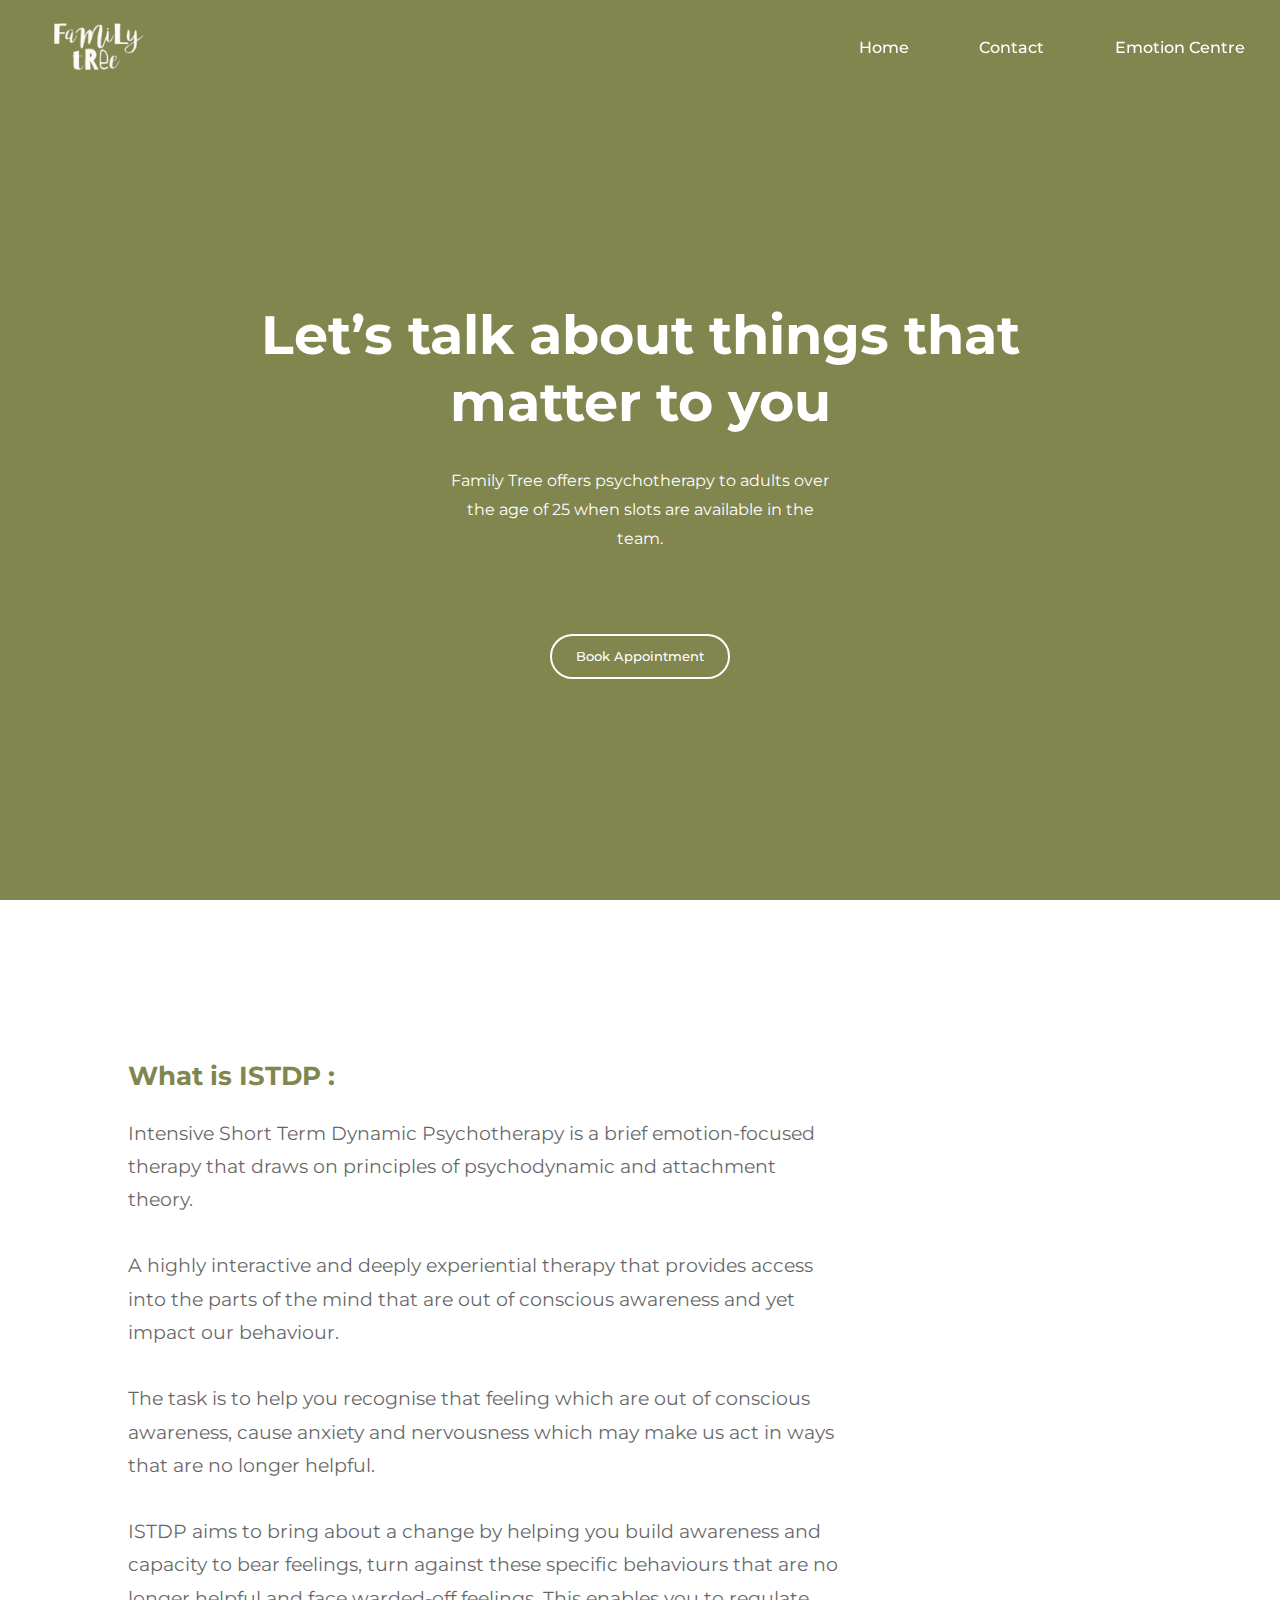
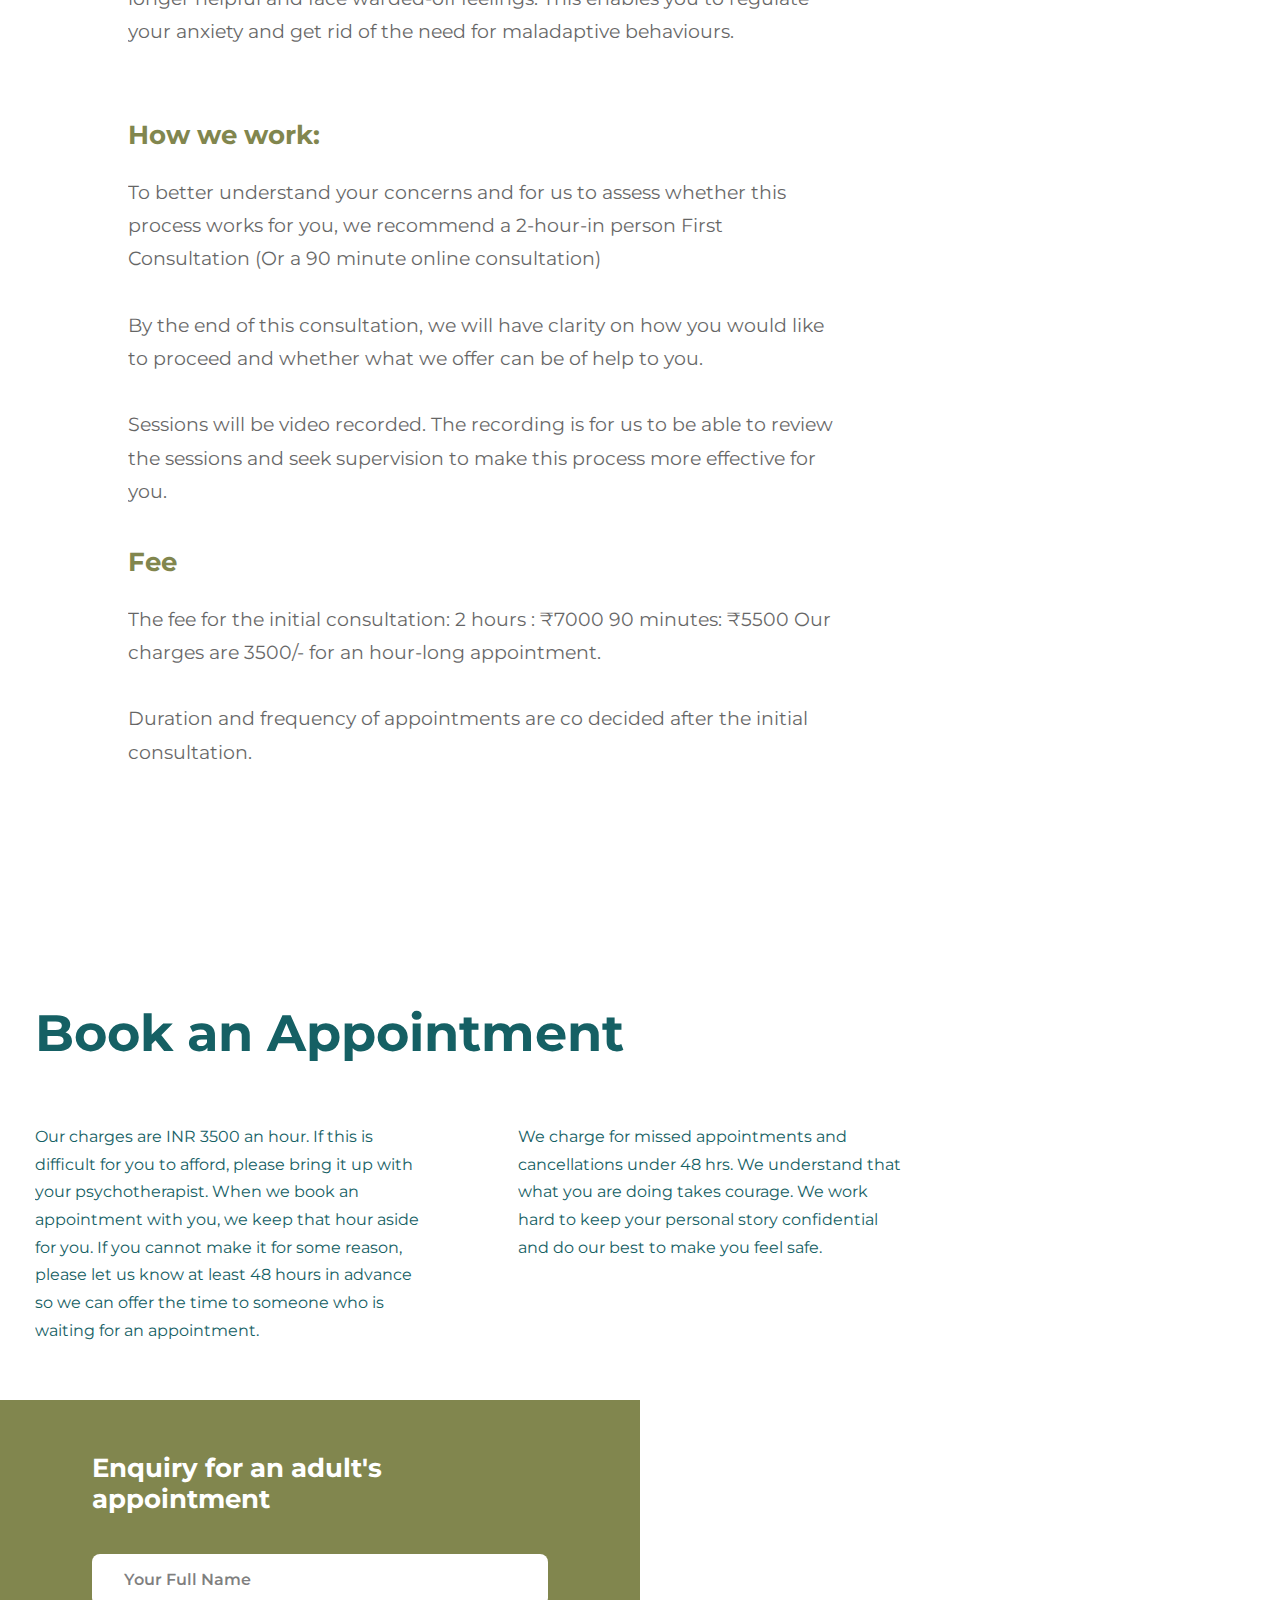
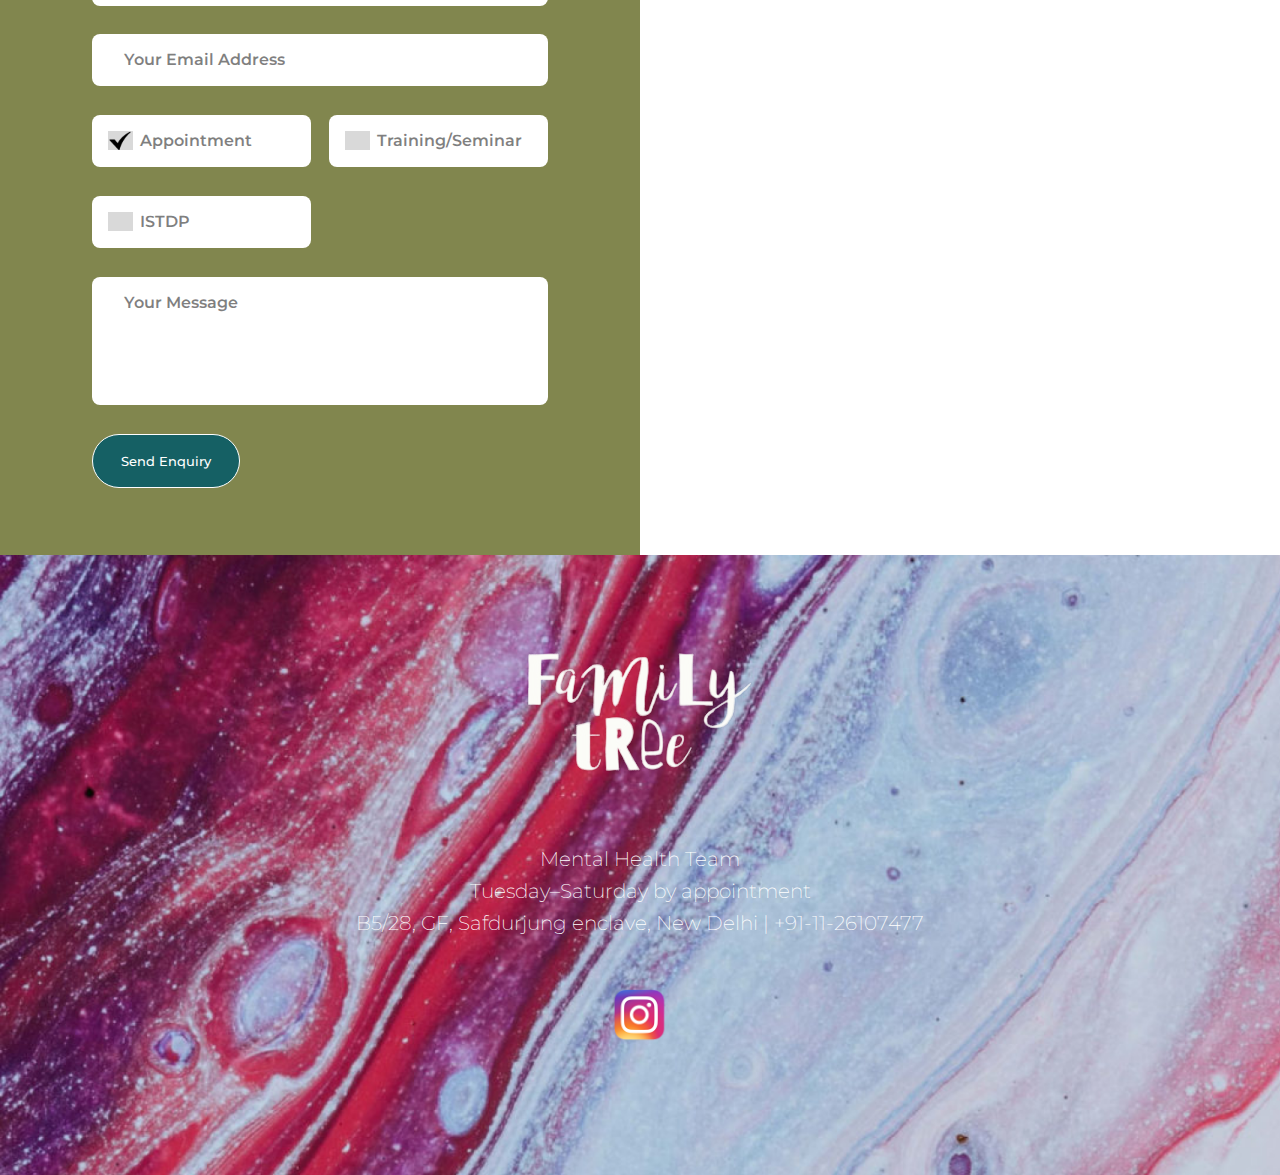
==== commit 0e0b151b: "Minor client changes" ====
--- a/adults.html
+++ b/adults.html
@@ -37,9 +37,9 @@
             <img src="/assets/logo-white.png" alt="" class="mobile-logo-img">
         </a>
         <div>
-            <a href="#appointments">
+            <!-- <a href="#appointments">
                 <button class="btn-outline">Contact</button>
-            </a>
+            </a> -->
             <div class="menu-icon">
                 <div class="line"></div>
                 <div class="line"></div>
@@ -79,7 +79,7 @@
 
         <div class="header-content">
             <h1>Let’s talk about things that matter to you</h1>
-            <p>Family Tree offers psychotherapy to adult over the age of 25 when slots are available in the team.</p>
+            <p>Family Tree offers psychotherapy to adults over the age of 25 when slots are available in the team.</p>
             <!-- <h3>Book Appointment</h3> -->
             <div class="buttons">
                 <a href="#appointments">
@@ -174,7 +174,7 @@
                 </form>
             </div>
             <div class="img-area">
-                <img src="/assets/appointments.jpeg" alt="">
+                <!-- <img src="/assets/image-4-452x570.jpg" alt=""> -->
             </div>
         </div>
     </section>
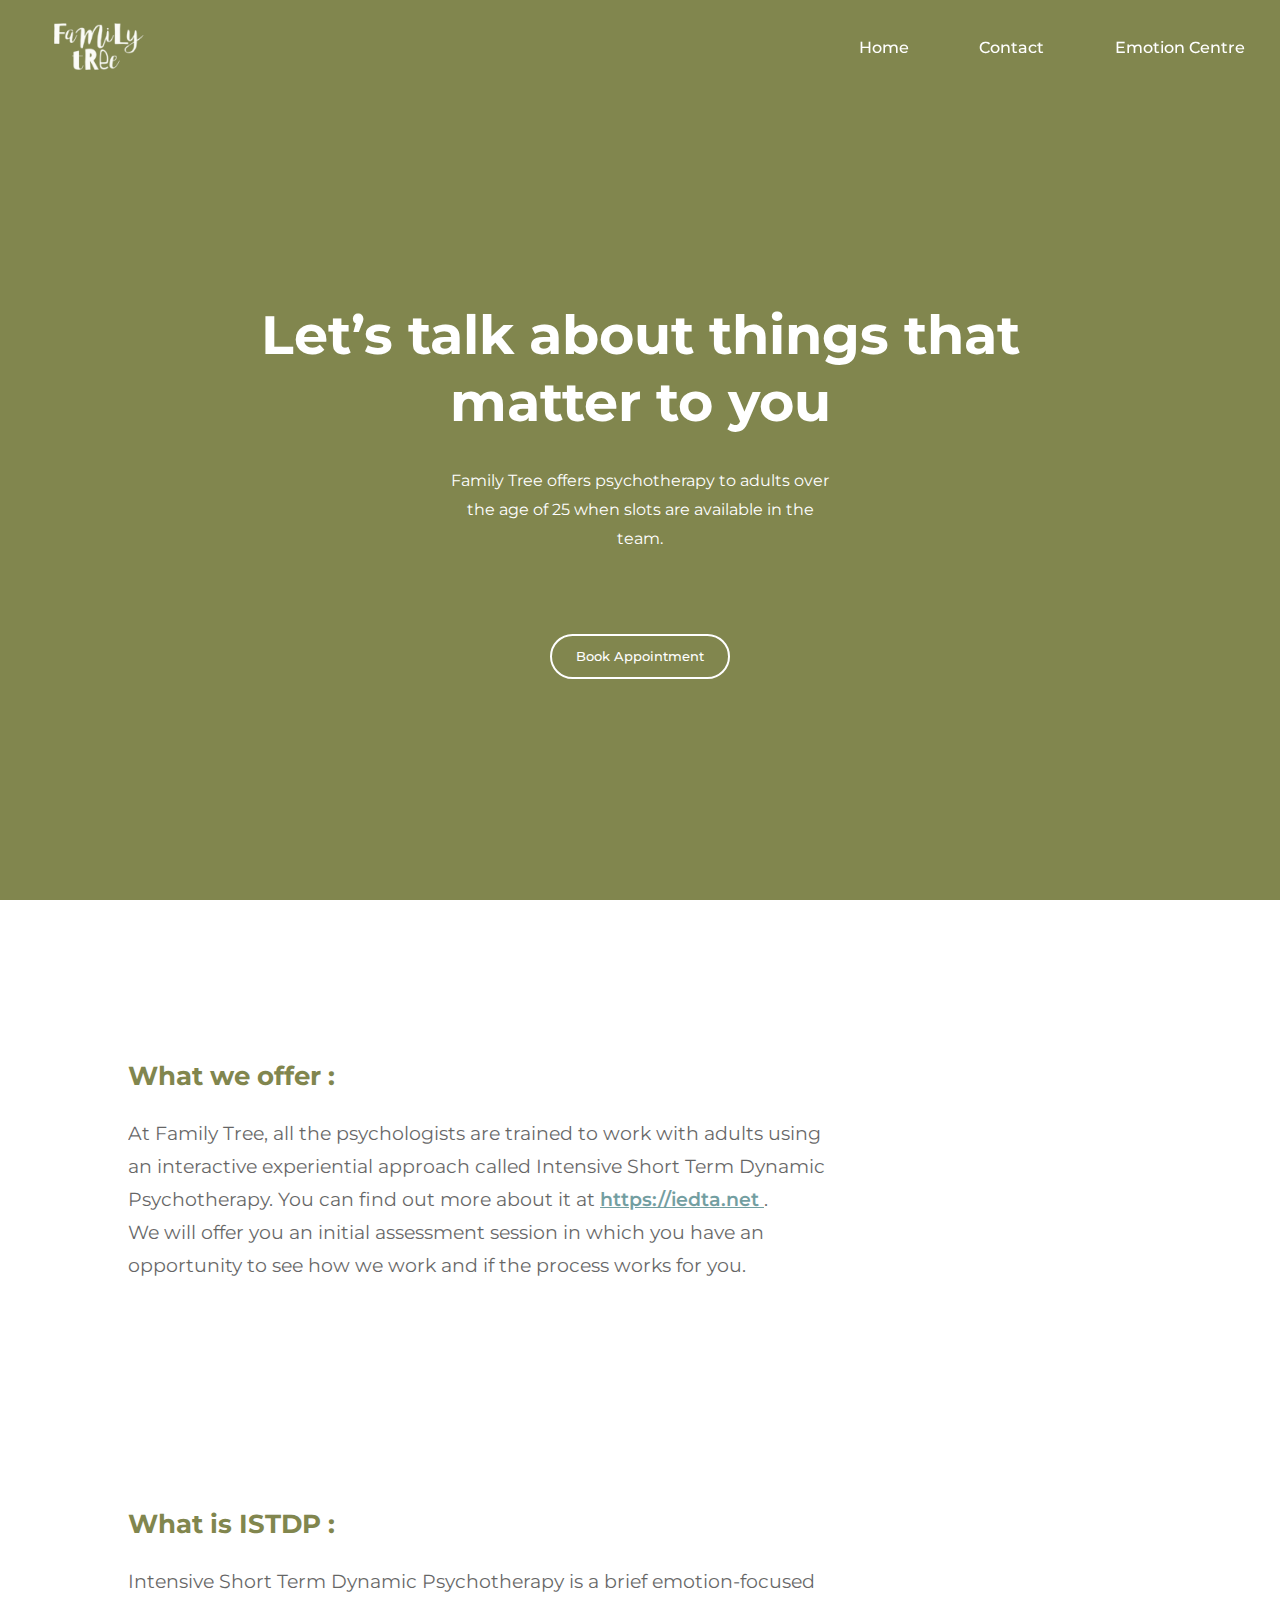
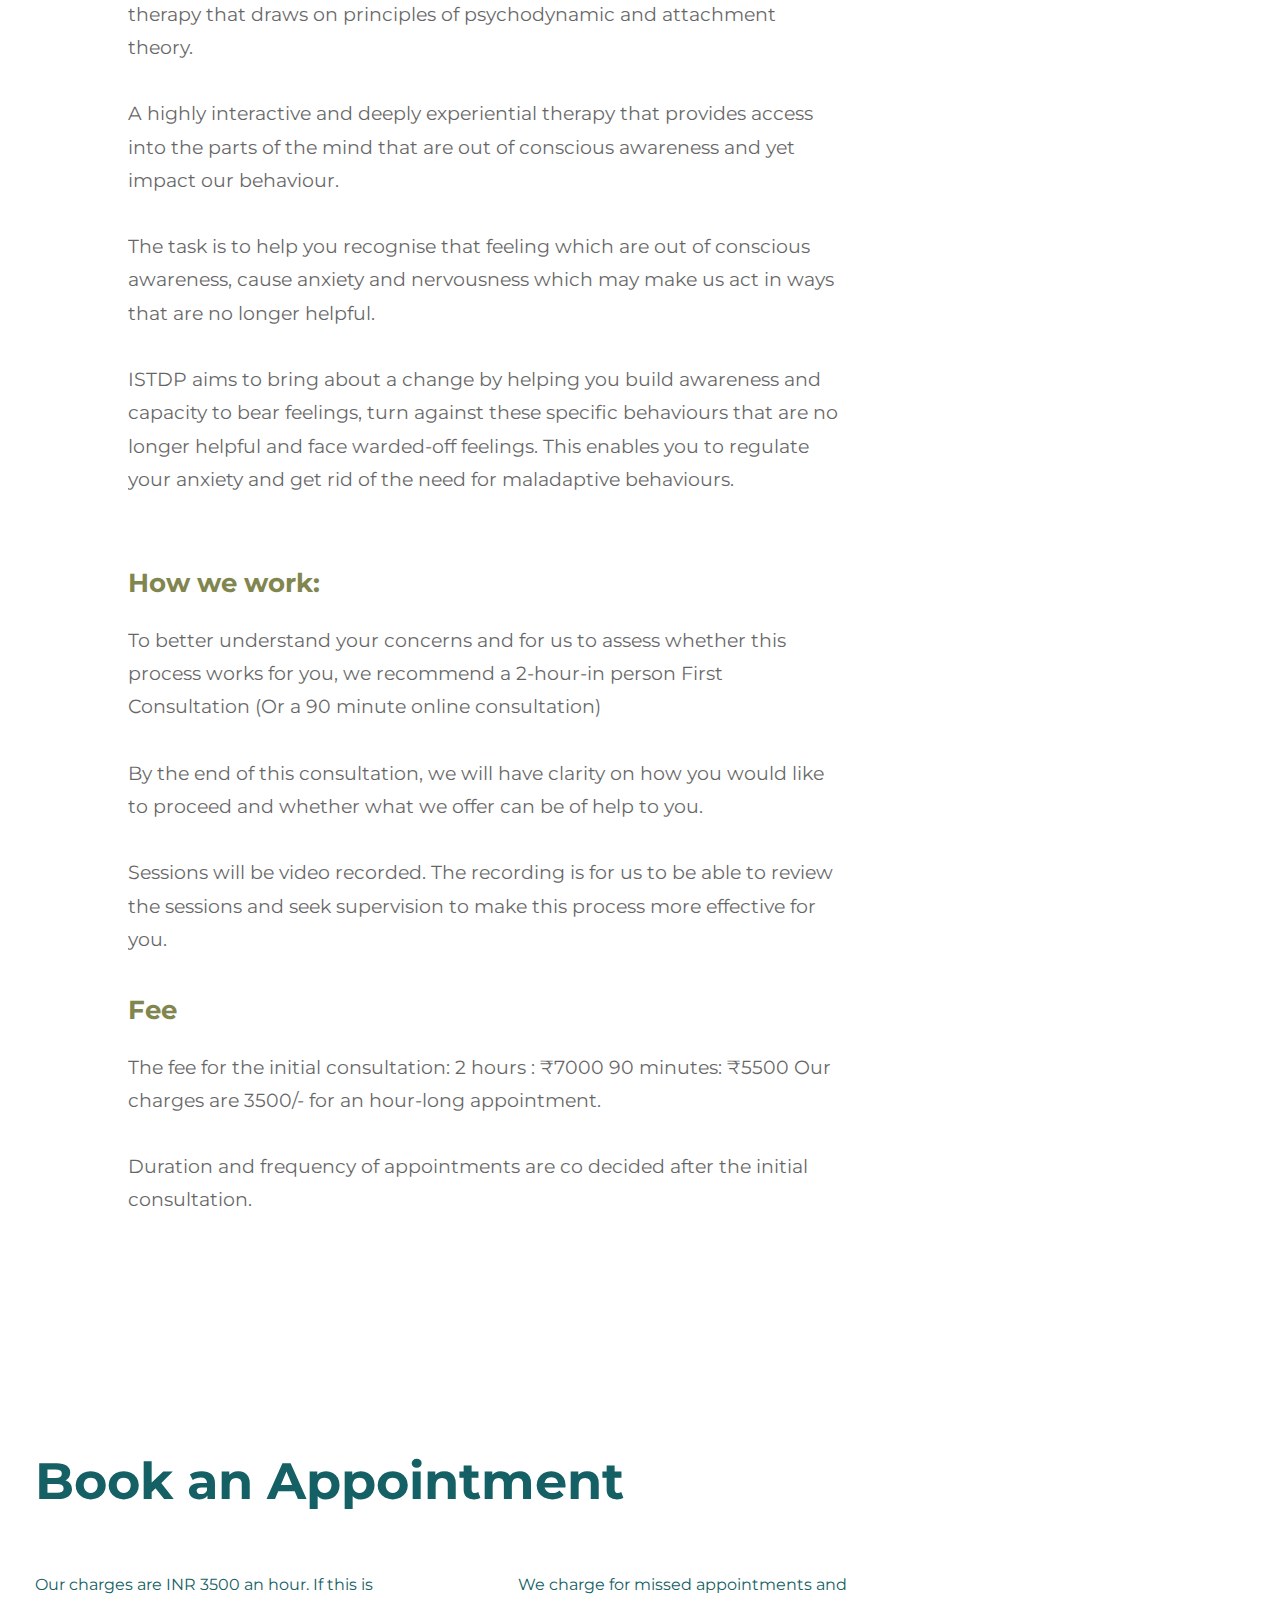
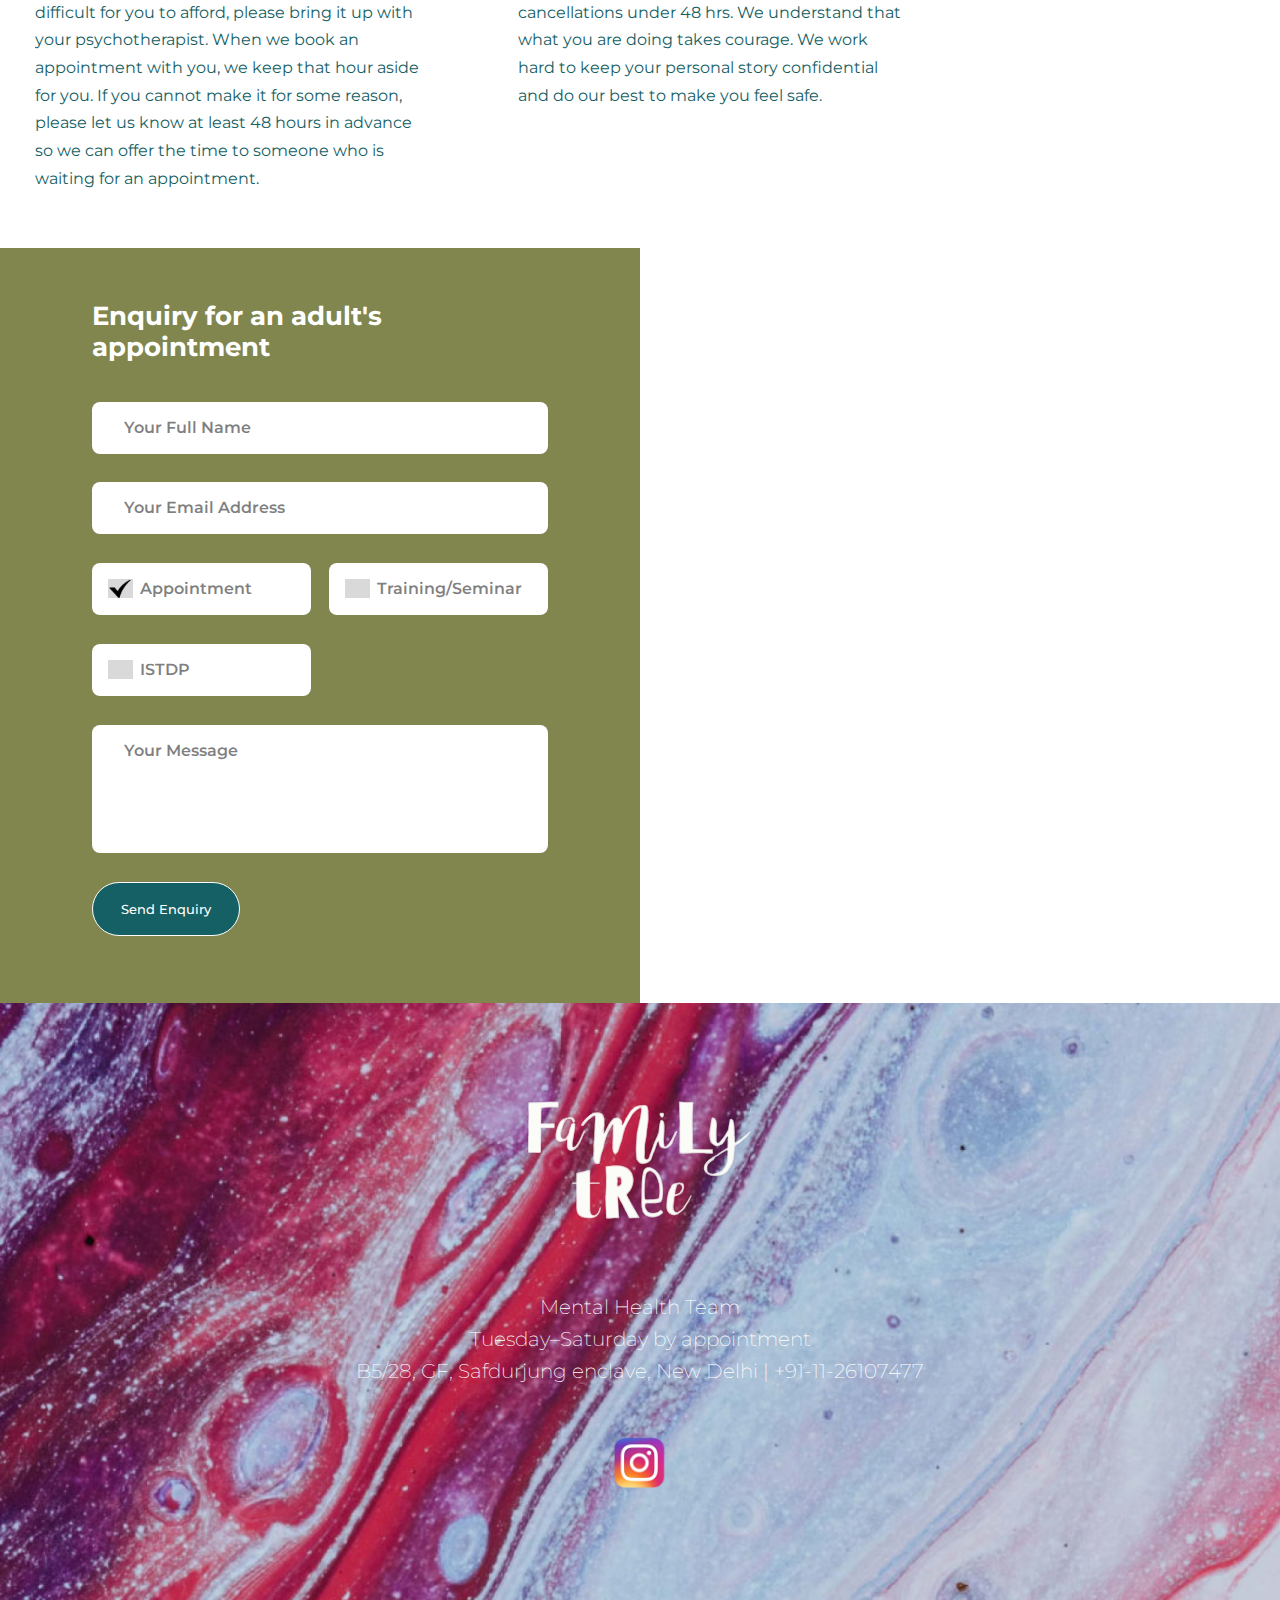
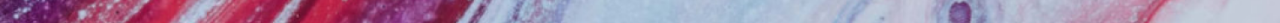
==== commit dac8d260: "Minor adjustments" ====
--- a/adults.html
+++ b/adults.html
@@ -93,6 +93,16 @@
         
     </header>
 
+    <section class="adult-info container">
+        <!-- <img src="/assets/image-3-452x570.jpg" alt=""> -->
+        <h3>What we offer : </h3>
+        <p>At Family Tree, all the psychologists are trained to work with adults using an interactive experiential approach called Intensive Short Term Dynamic Psychotherapy. You can find out more about it at <a href="https://iedta.net " target="_blank">https://iedta.net </a> .<br>
+            We will offer you an initial assessment session in which you have an opportunity to see how we work and if the process works for you.
+            <br><br>
+            
+        </p>
+        
+    </section>
 
     <section class="adult-info container">
         <!-- <img src="/assets/image-3-452x570.jpg" alt=""> -->
--- a/adults.css
+++ b/adults.css
@@ -574,6 +574,10 @@
   .adult-info p {
     width: 75%;
   }
+}
+.adult-info p a {
+  color: var(--primary);
+  font-weight: 600;
 }
 
 #appointments {
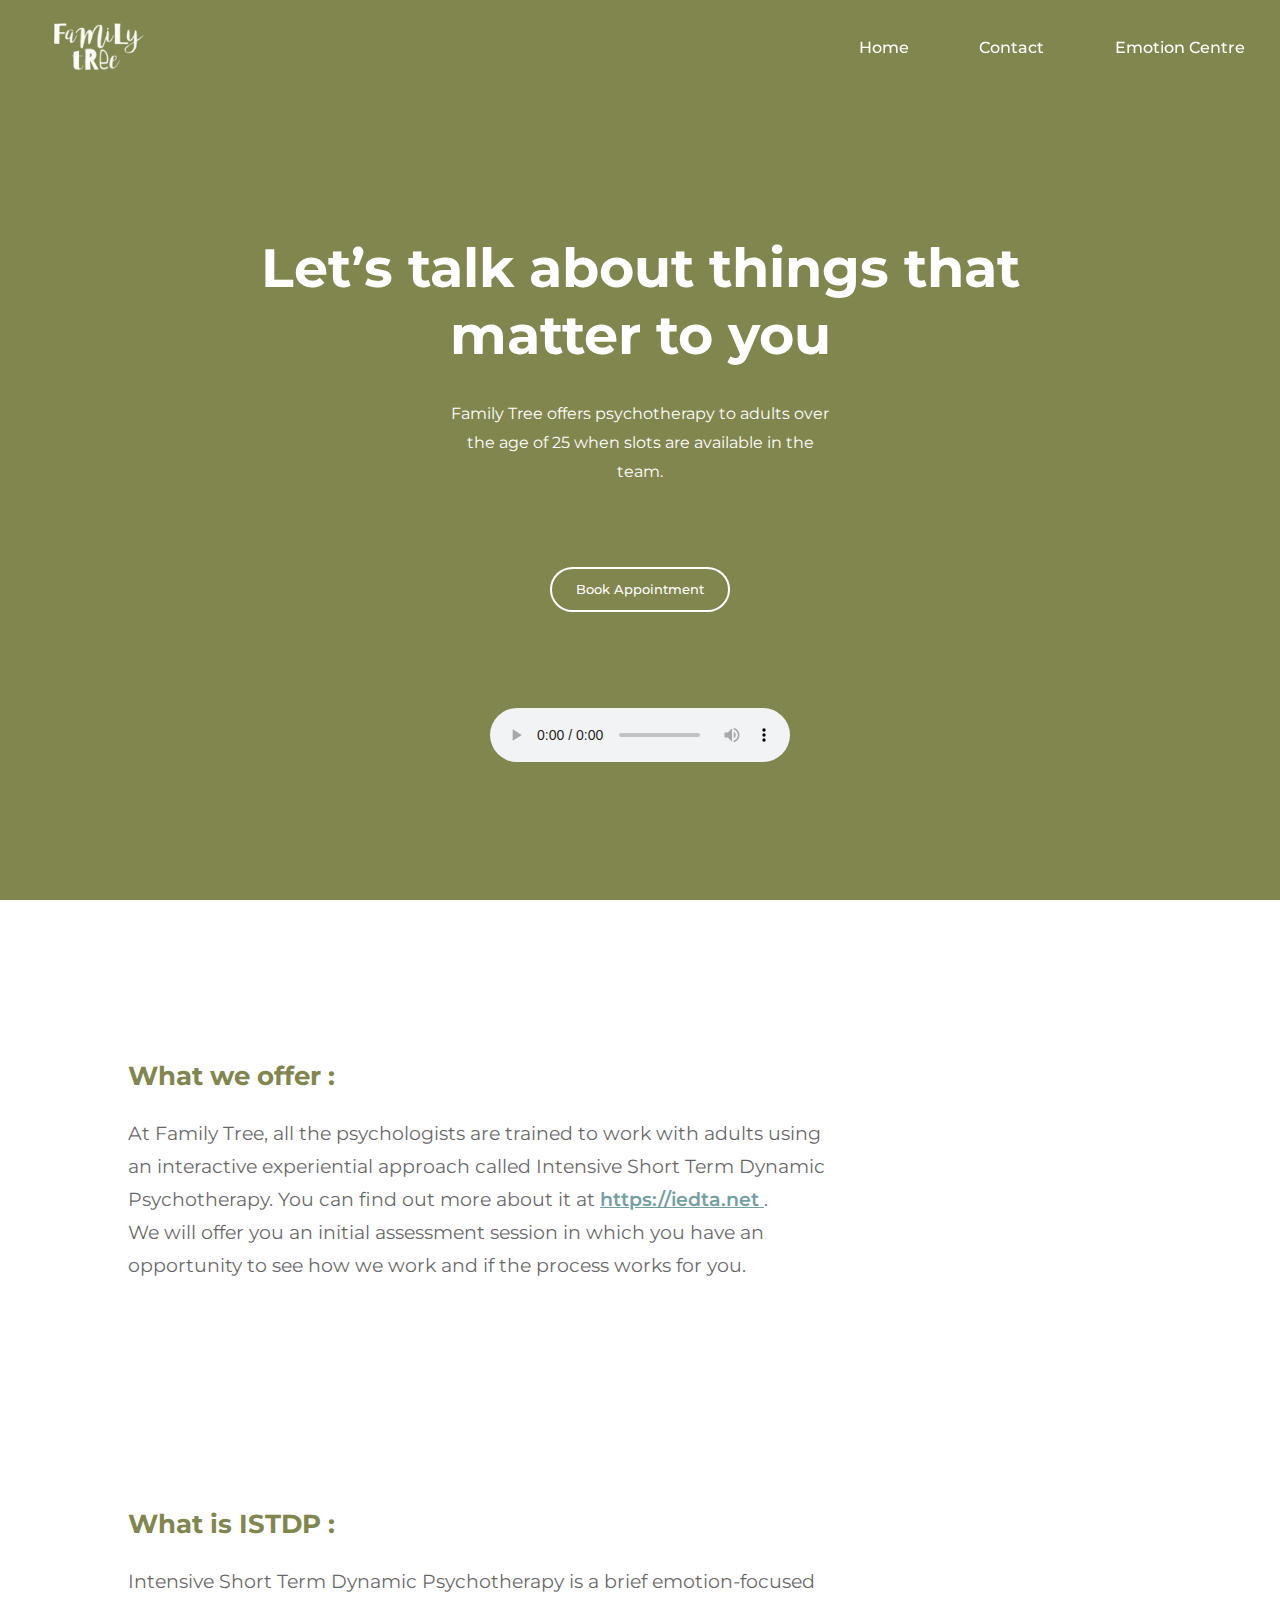
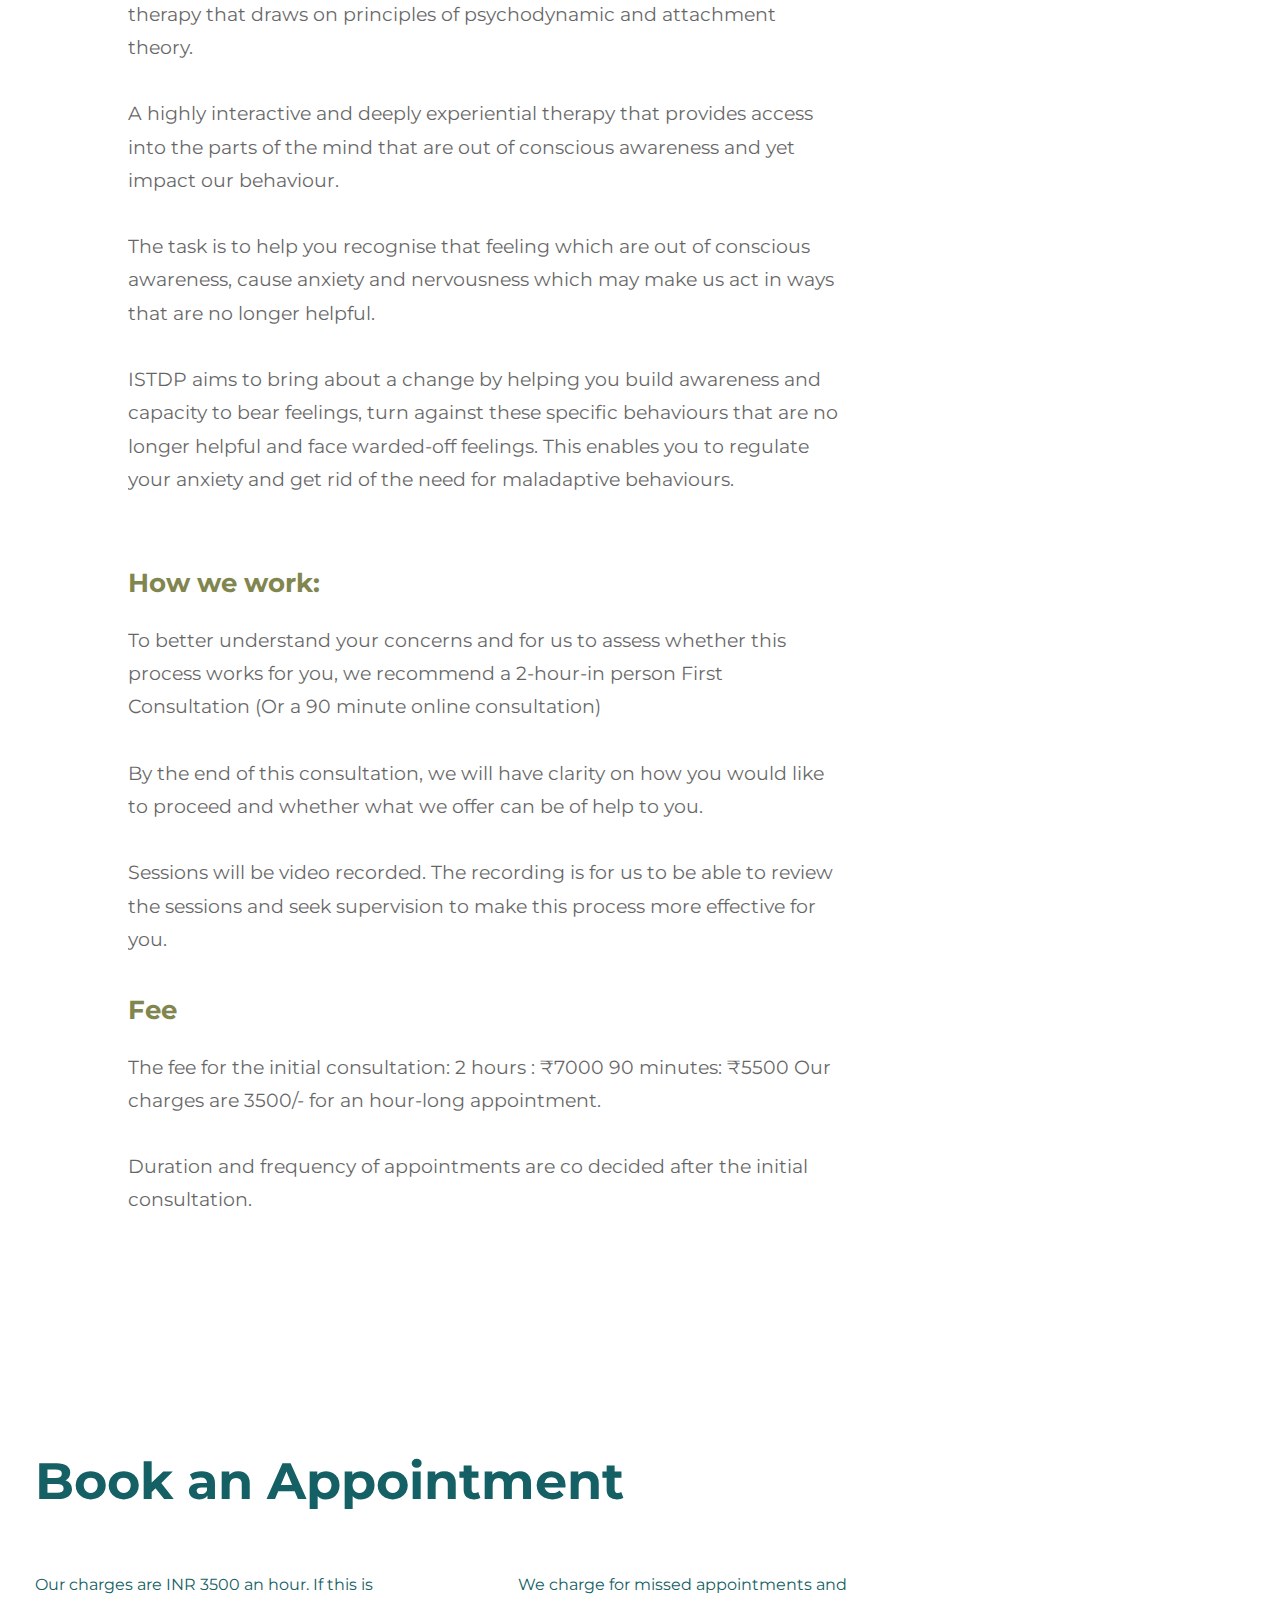
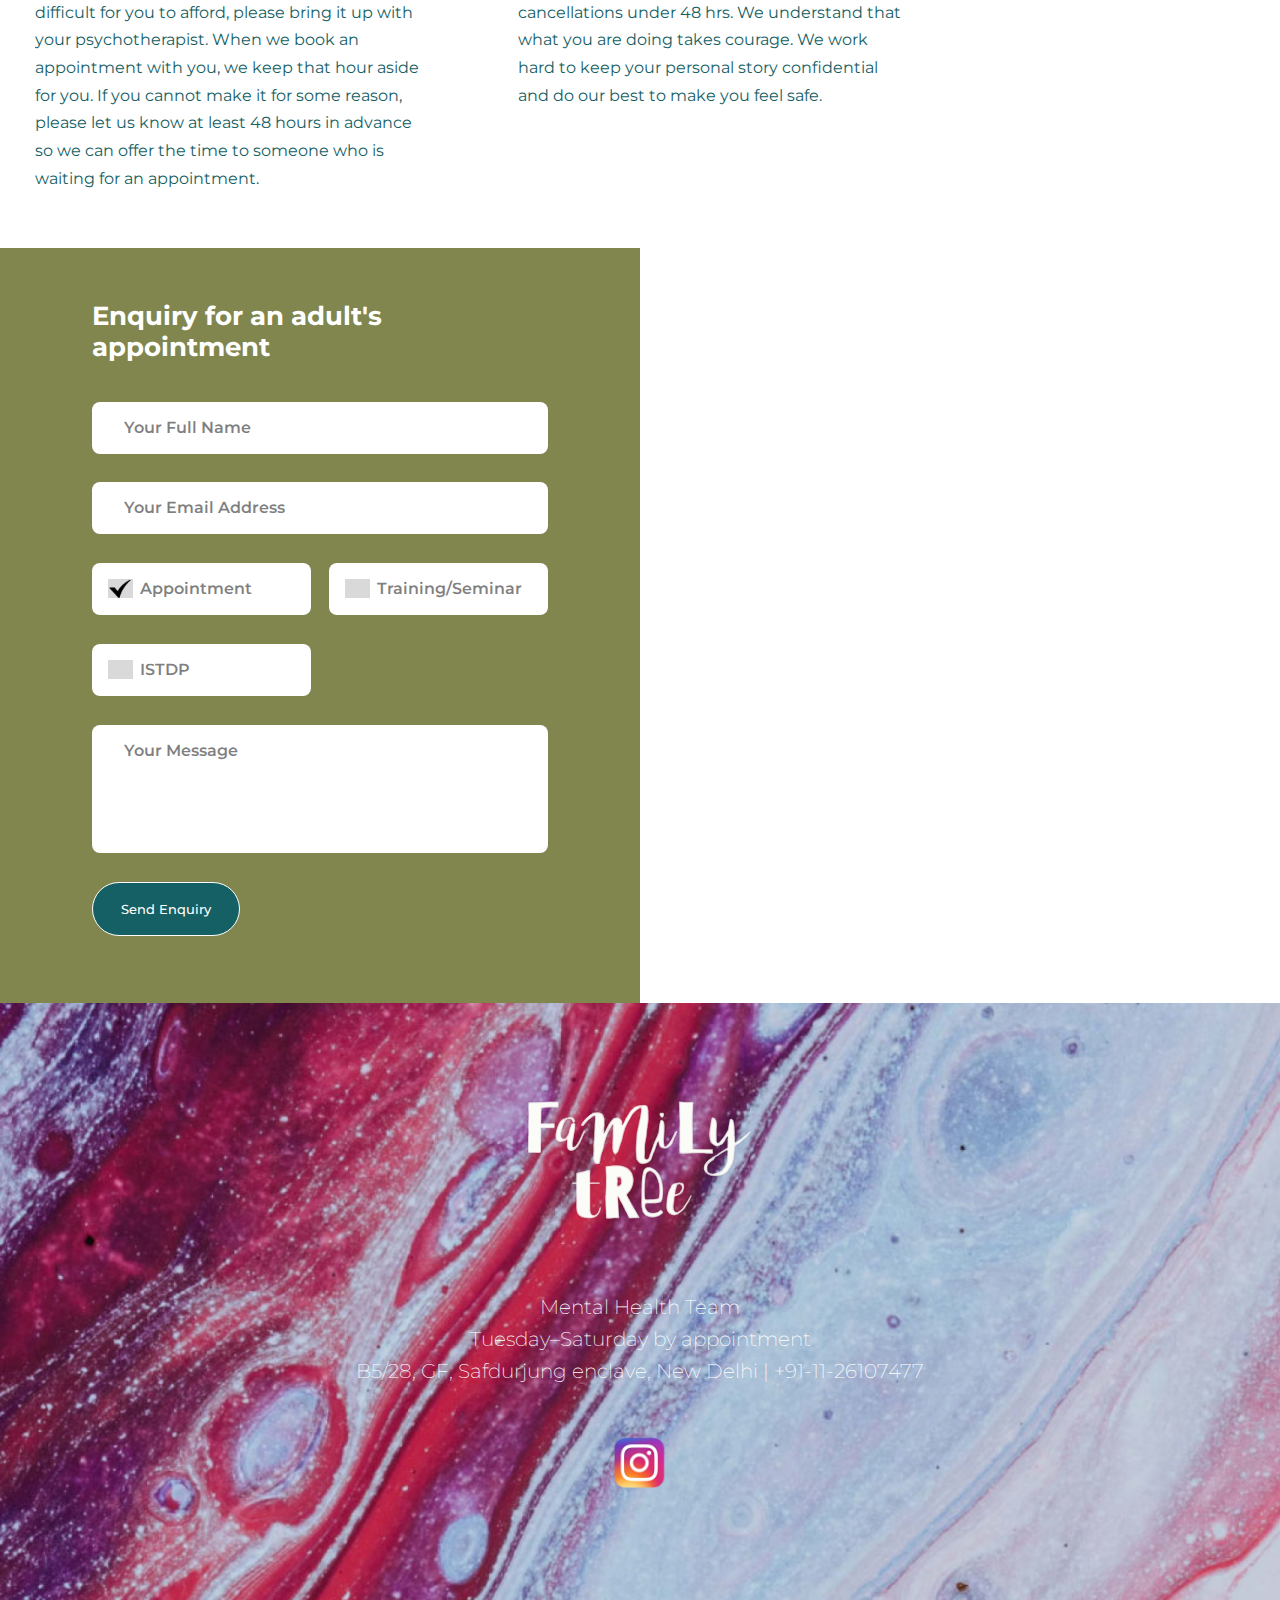
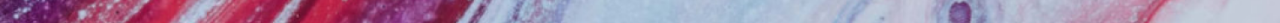
==== commit b1a40824: "Added an audio file to adults.html page" ====
--- a/adults.html
+++ b/adults.html
@@ -89,6 +89,11 @@
                     <button class="btn-outline">Child and Adolescent</button>
                 </a> -->
             </div>
+            <audio controls autoplay>
+                <!-- <source src="horse.ogg" type="audio/ogg"> -->
+                <source src="./assets/bol.mp3" type="audio/mpeg">
+              Your browser does not support the audio element.
+            </audio>
         </div>
         
     </header>
--- a/adults.css
+++ b/adults.css
@@ -545,6 +545,14 @@
     width: 65% !important;
   }
 }
+header audio {
+  margin-top: 4rem;
+}
+@media (max-width: 600px) {
+  header audio {
+    width: 100%;
+  }
+}
 
 .adult-info {
   margin-inline: auto;
@@ -588,6 +596,11 @@
   margin-bottom: 2.2rem;
   font-size: 3.2rem;
   color: var(--primary);
+}
+@media (max-width: 600px) {
+  #appointments h1 {
+    font-size: 3rem;
+  }
 }
 #appointments .text-info {
   display: flex;
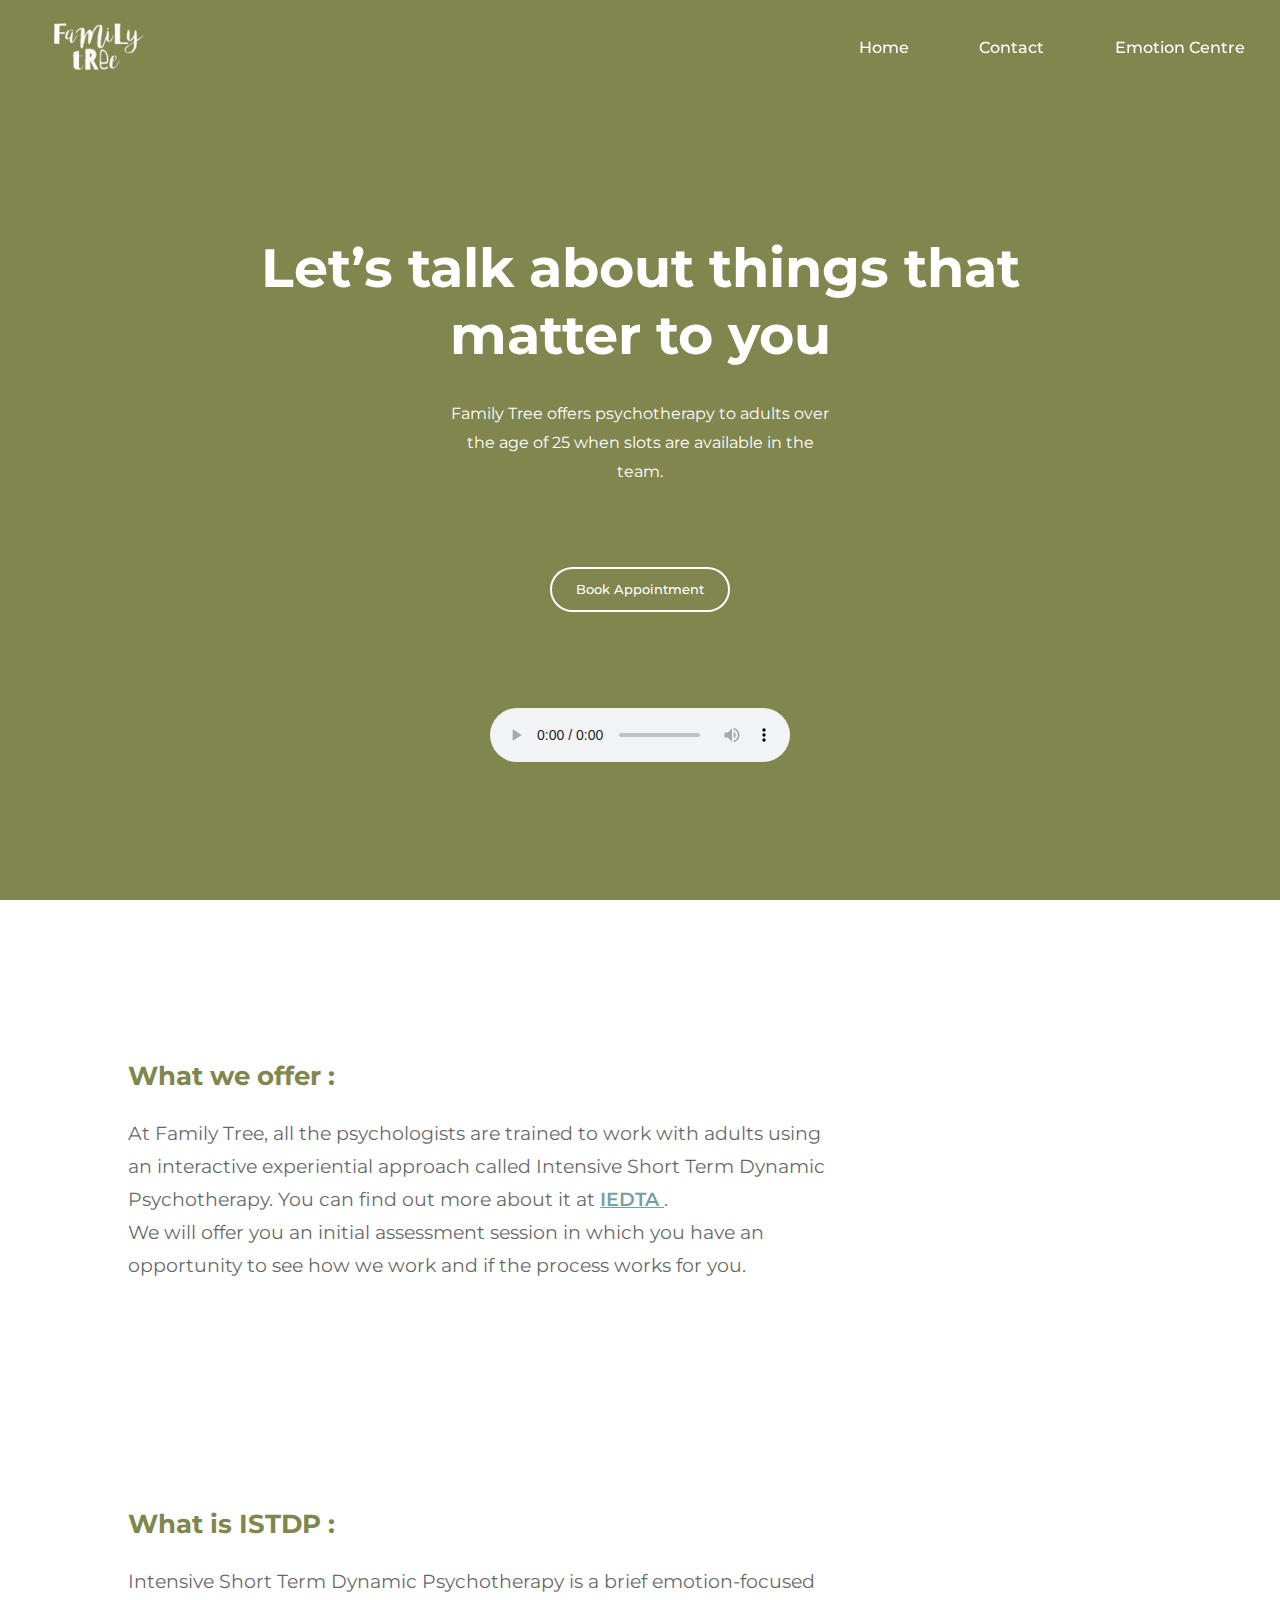
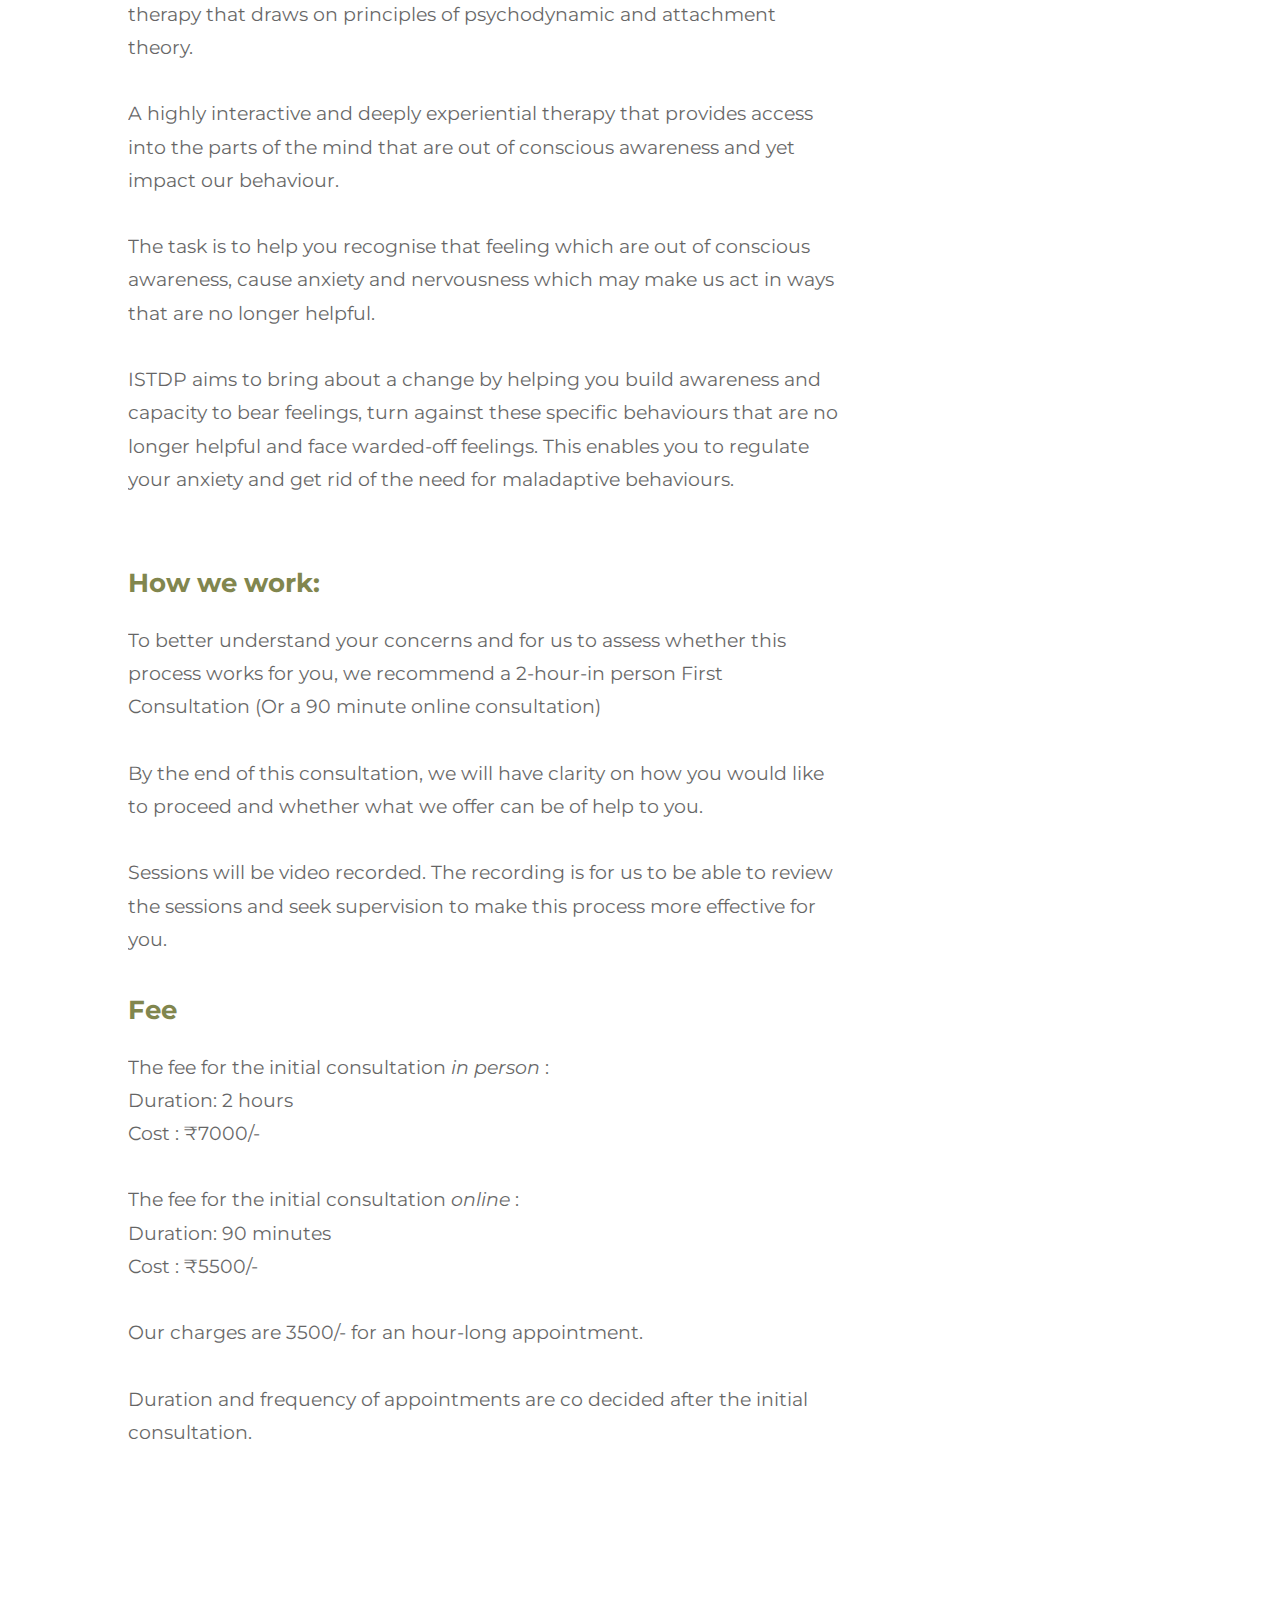
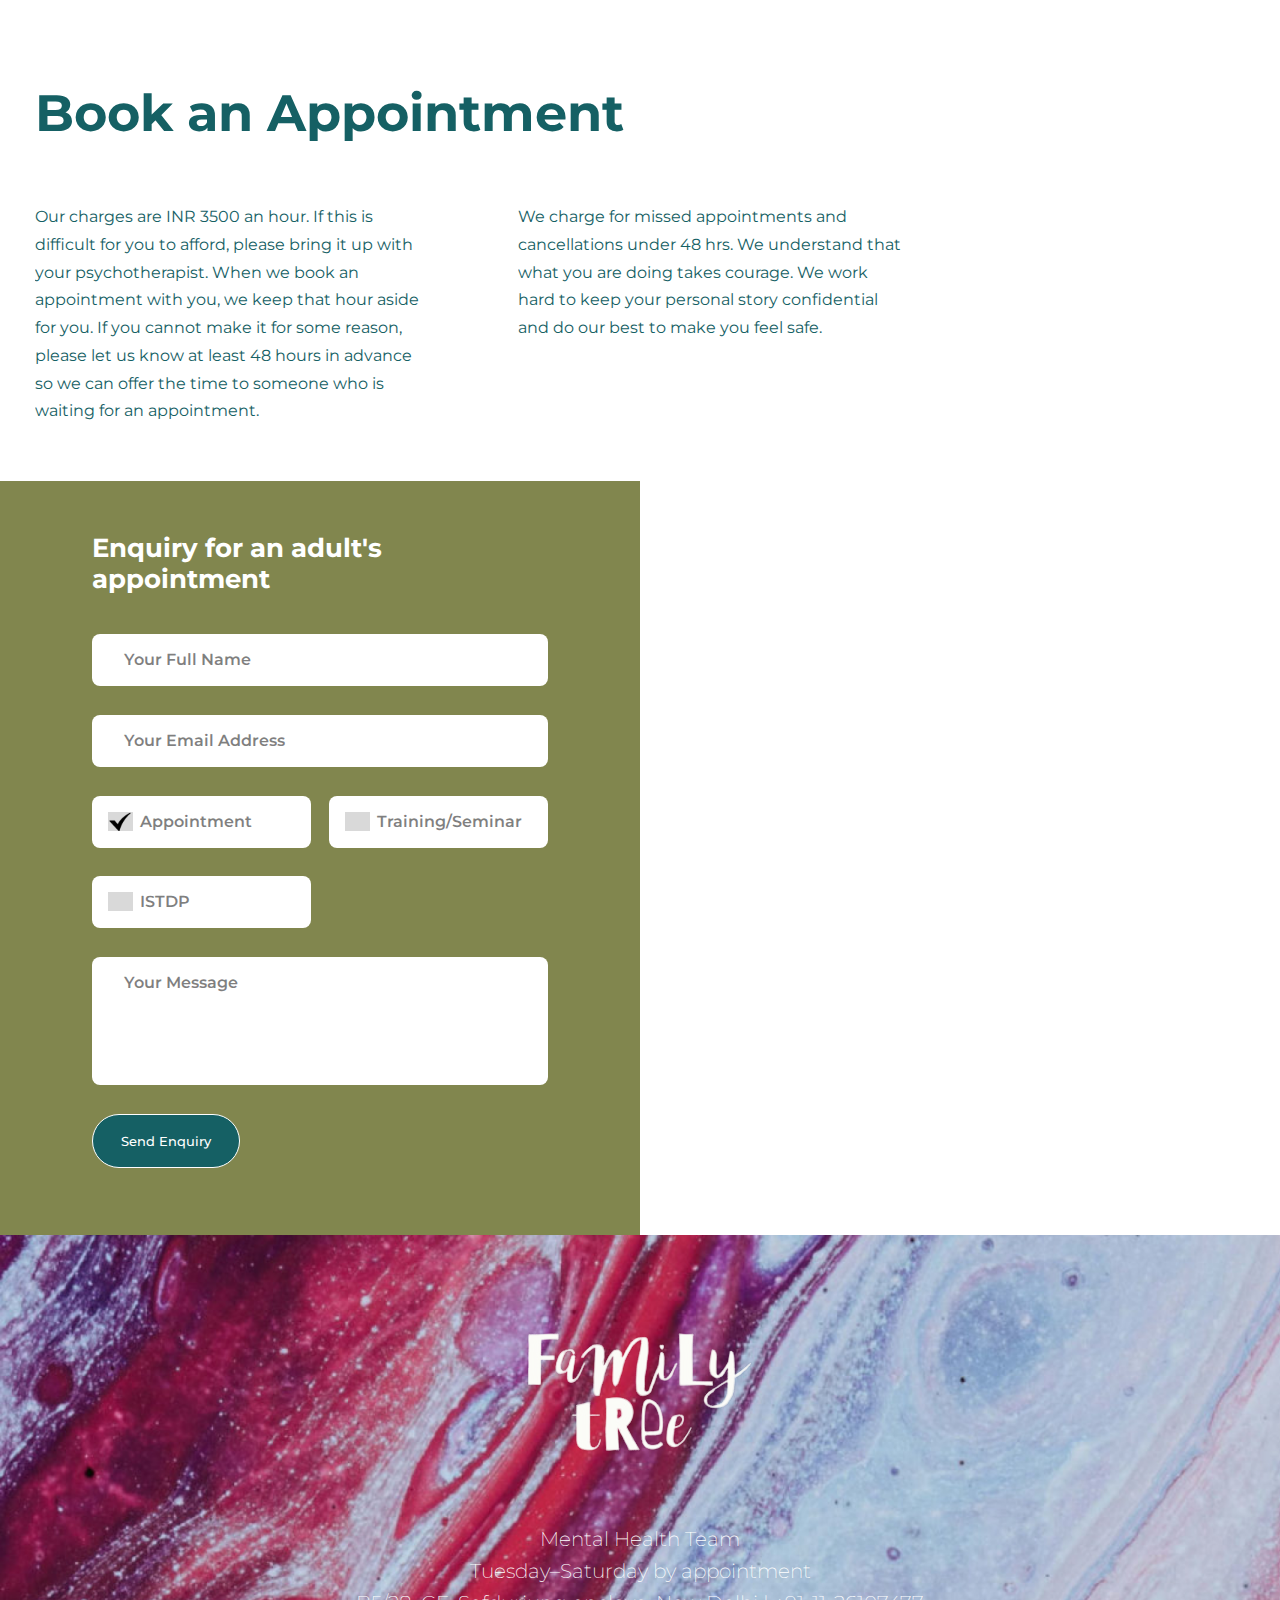
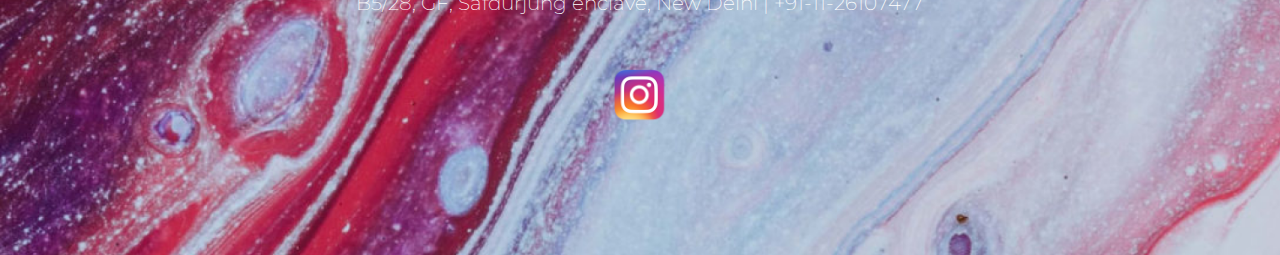
==== commit 4e9fccee: "Client updates" ====
--- a/adults.html
+++ b/adults.html
@@ -101,7 +101,7 @@
     <section class="adult-info container">
         <!-- <img src="/assets/image-3-452x570.jpg" alt=""> -->
         <h3>What we offer : </h3>
-        <p>At Family Tree, all the psychologists are trained to work with adults using an interactive experiential approach called Intensive Short Term Dynamic Psychotherapy. You can find out more about it at <a href="https://iedta.net " target="_blank">https://iedta.net </a> .<br>
+        <p>At Family Tree, all the psychologists are trained to work with adults using an interactive experiential approach called Intensive Short Term Dynamic Psychotherapy. You can find out more about it at <a href="https://iedta.net/edt/about-edt/types-of-edt/istdp/" target="_blank">IEDTA </a> .<br>
             We will offer you an initial assessment session in which you have an opportunity to see how we work and if the process works for you.
             <br><br>
             
@@ -134,9 +134,12 @@
         <br><br>
         <h3>Fee</h3>
         <p>
-            The fee for the initial consultation: 
-            2 hours : ₹7000
-            90 minutes: ₹5500
+            The fee for the initial consultation <i>in person</i> : <br>
+            Duration: 2 hours <br>
+            Cost : ₹7000/- <br><br>
+            The fee for the initial consultation <i>online</i> : <br>
+            Duration: 90 minutes <br>
+            Cost : ₹5500/- <br><br>
             Our charges are 3500/- for an hour-long appointment.
             <br><br>
             Duration and frequency of appointments are co decided after the initial consultation.
@@ -155,7 +158,7 @@
             <div class="form-area">
                 <form name="contact-adults" method="post" data-netlify="true">
                     <h3>Enquiry for an adult's appointment</h3>
-                    <input type="hidden" name="subject" value="New lead from %{formName} (%{submissionId})" />
+                    <input type="hidden" name="subject" value="New lead from adults page" />
                     <input type="text" name="name" id="name" placeholder="Your Full Name" required class="full-length">
                     <input type="email" name="email" id="email" placeholder="Your Email Address" required class="full-length">
 
